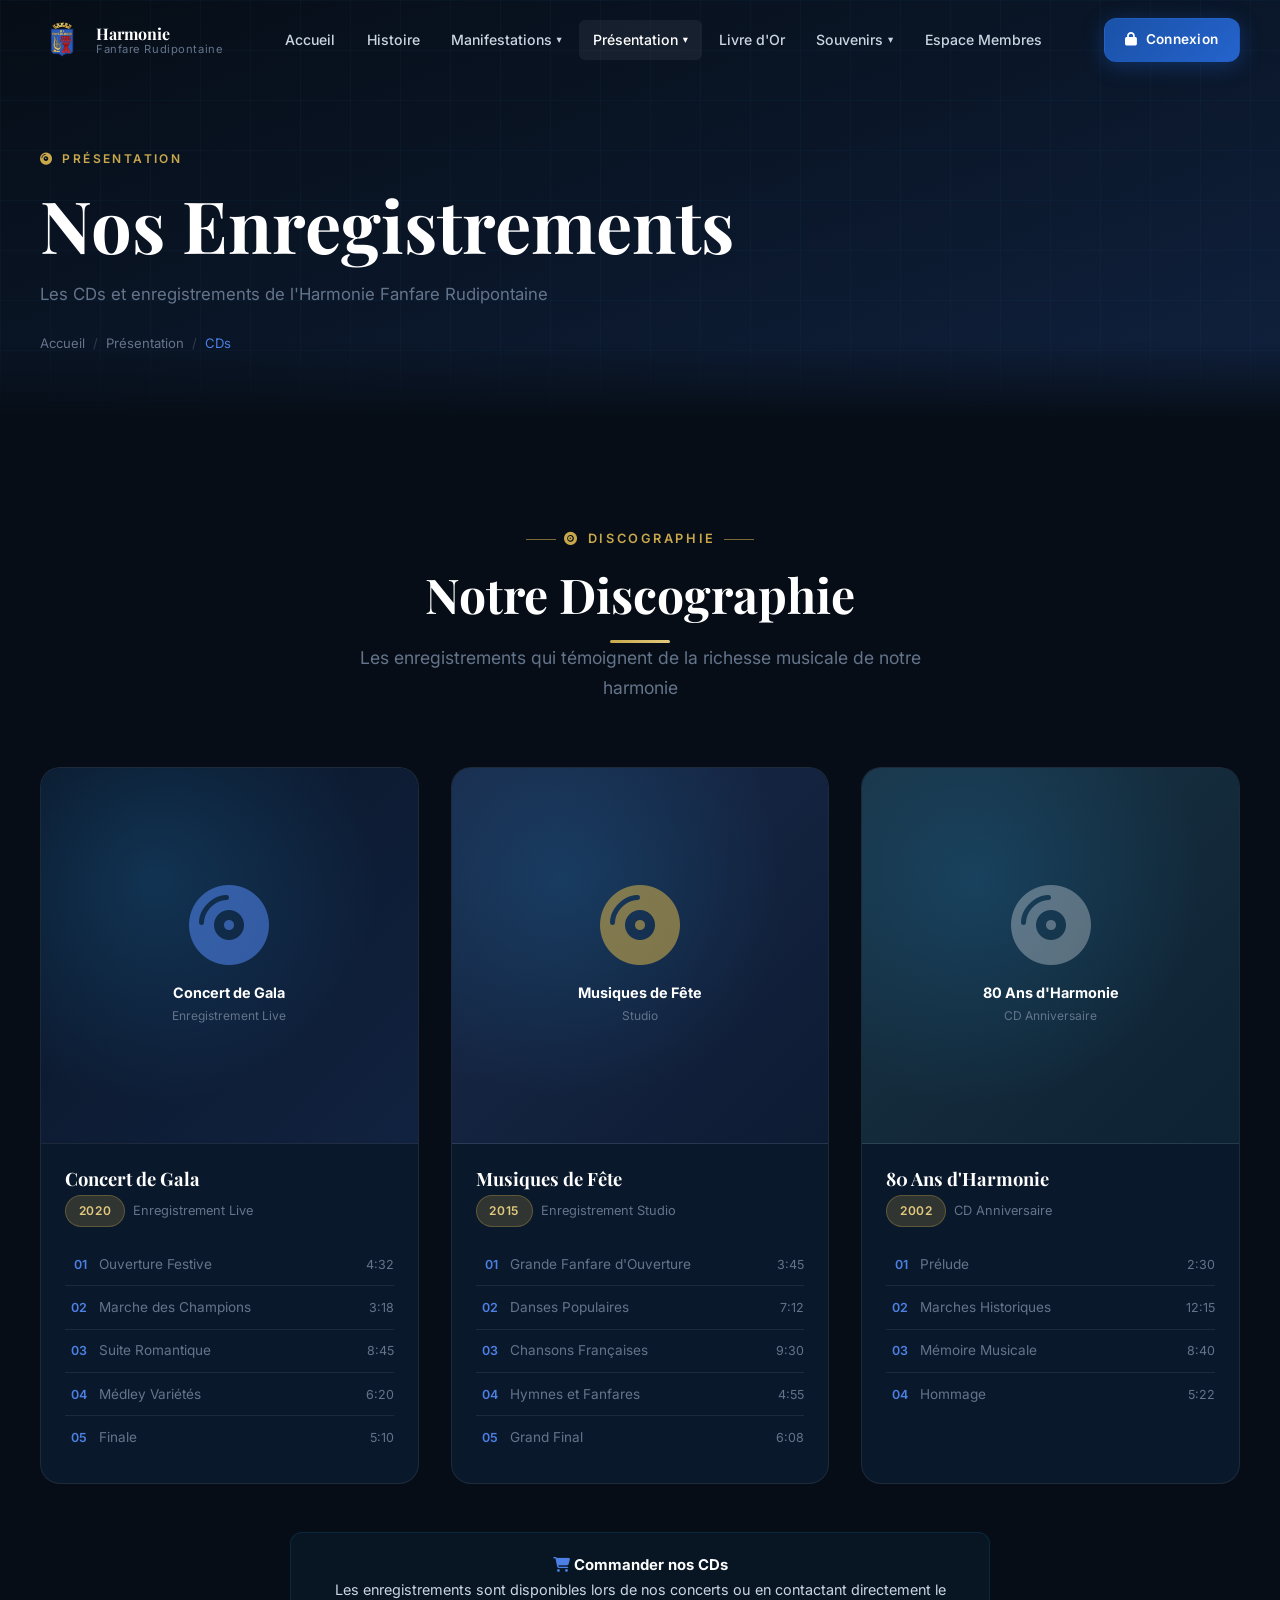
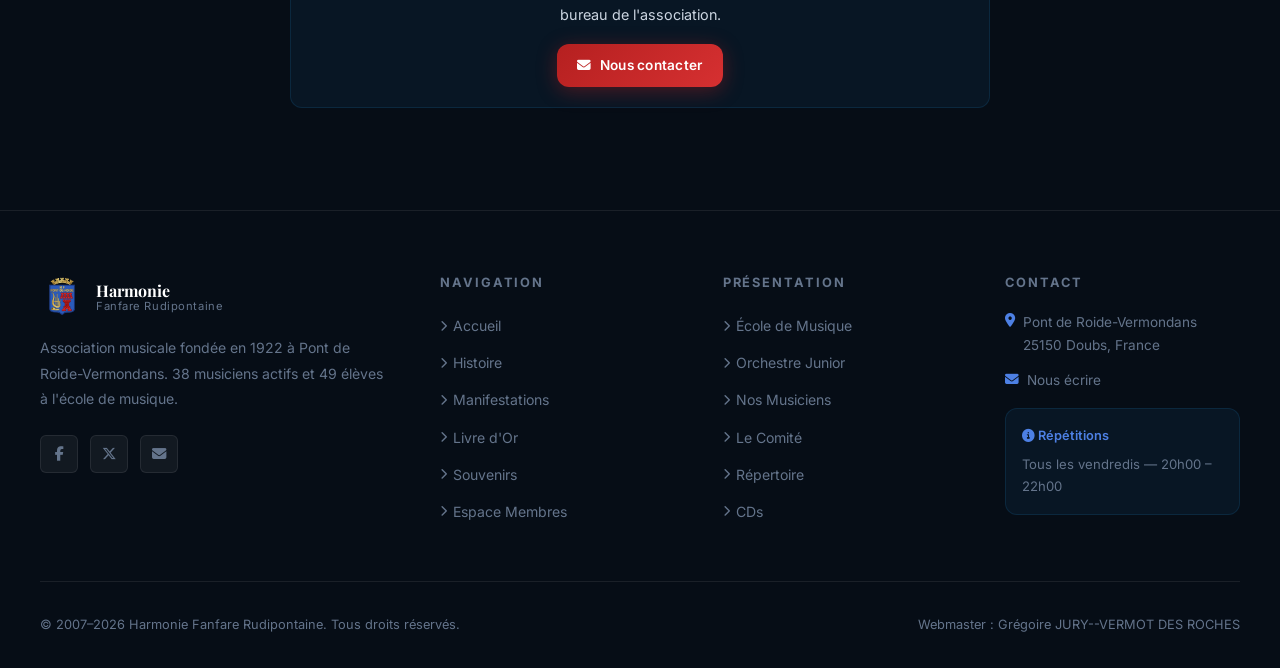
==== cds.html @ f14b7625 "Première version" ====
<!DOCTYPE html>
<html lang="fr">
<head>
  <meta charset="UTF-8">
  <meta name="viewport" content="width=device-width, initial-scale=1.0">
  <title>CDs — Harmonie Fanfare Rudipontaine</title>
  <link rel="preconnect" href="https://fonts.googleapis.com">
  <link rel="preconnect" href="https://fonts.gstatic.com" crossorigin>
  <link href="https://fonts.googleapis.com/css2?family=Inter:wght@300;400;500;600;700;800&family=Playfair+Display:ital,wght@0,700;0,800;1,700&display=swap" rel="stylesheet">
  <link rel="stylesheet" href="https://cdnjs.cloudflare.com/ajax/libs/font-awesome/6.5.0/css/all.min.css">
  <link rel="stylesheet" href="css/style.css">
  <style>
    .cd-card {
      background: var(--c-glass);
      border: 1px solid var(--c-border);
      border-radius: var(--radius-lg);
      overflow: hidden;
      transition: var(--transition);
      backdrop-filter: blur(12px);
    }
    .cd-card:hover {
      border-color: rgba(79,179,232,0.25);
      transform: translateY(-4px);
      box-shadow: var(--shadow-md);
    }
    .cd-cover {
      aspect-ratio: 1;
      background: linear-gradient(135deg, var(--c-navy), var(--c-navy-mid));
      display: flex;
      align-items: center;
      justify-content: center;
      flex-direction: column;
      gap: 1rem;
      font-size: 4rem;
      border-bottom: 1px solid var(--c-border);
      position: relative;
      overflow: hidden;
    }
    .cd-cover::before {
      content: '';
      position: absolute;
      inset: 0;
      background: radial-gradient(ellipse at 30% 30%, rgba(29,111,164,0.3), transparent 60%);
    }
    .cd-info { padding: 1.5rem; }
    .cd-track {
      display: flex;
      align-items: center;
      gap: .75rem;
      padding: .6rem 0;
      border-bottom: 1px solid var(--c-border);
      font-size: .85rem;
      color: var(--c-text-muted);
    }
    .cd-track:last-child { border-bottom: none; }
    .cd-track .num { width: 22px; text-align: right; color: var(--c-accent); font-size: .78rem; font-weight: 600; flex-shrink: 0; }
    .cd-track .title { flex: 1; }
    .cd-track .duration { color: var(--c-text-muted); font-size: .78rem; }
  </style>
</head>
<body>

<script src="js/nav-component.js"></script>

<section class="page-header">
  <div class="container">
    <div class="page-header-content">
      <div class="eyebrow"><i class="fa-solid fa-compact-disc"></i> Présentation</div>
      <h1>Nos Enregistrements</h1>
      <p style="color:var(--c-text-muted);max-width:600px;margin-top:.75rem;font-size:1.05rem">
        Les CDs et enregistrements de l'Harmonie Fanfare Rudipontaine
      </p>
      <div class="breadcrumb">
        <a href="index.html">Accueil</a>
        <span class="sep">/</span>
        <span>Présentation</span>
        <span class="sep">/</span>
        <span style="color:var(--c-accent)">CDs</span>
      </div>
    </div>
  </div>
</section>

<section class="section">
  <div class="container">
    <div class="section-header" data-aos>
      <div class="eyebrow"><i class="fa-solid fa-record-vinyl"></i> Discographie</div>
      <h2>Notre Discographie</h2>
      <div class="divider"></div>
      <p>Les enregistrements qui témoignent de la richesse musicale de notre harmonie</p>
    </div>

    <div class="grid-3" style="gap:2rem">

      <div class="cd-card" data-aos data-aos-delay="100">
        <div class="cd-cover">
          <i class="fa-solid fa-compact-disc" style="font-size:5rem;color:var(--c-accent);opacity:.6;position:relative"></i>
          <div style="position:relative;text-align:center">
            <div style="font-size:.9rem;font-weight:700;color:var(--c-white)">Concert de Gala</div>
            <div style="font-size:.75rem;color:var(--c-text-muted)">Enregistrement Live</div>
          </div>
        </div>
        <div class="cd-info">
          <h3 style="font-size:1.15rem;margin-bottom:.3rem">Concert de Gala</h3>
          <div style="display:flex;gap:.5rem;align-items:center;margin-bottom:1rem">
            <span class="badge badge-gold">2020</span>
            <span style="font-size:.8rem;color:var(--c-text-muted)">Enregistrement Live</span>
          </div>
          <div>
            <div class="cd-track"><span class="num">01</span><span class="title">Ouverture Festive</span><span class="duration">4:32</span></div>
            <div class="cd-track"><span class="num">02</span><span class="title">Marche des Champions</span><span class="duration">3:18</span></div>
            <div class="cd-track"><span class="num">03</span><span class="title">Suite Romantique</span><span class="duration">8:45</span></div>
            <div class="cd-track"><span class="num">04</span><span class="title">Médley Variétés</span><span class="duration">6:20</span></div>
            <div class="cd-track"><span class="num">05</span><span class="title">Finale</span><span class="duration">5:10</span></div>
          </div>
        </div>
      </div>

      <div class="cd-card" data-aos data-aos-delay="200">
        <div class="cd-cover" style="background:linear-gradient(135deg,#1a2a4a,#0d1b33)">
          <i class="fa-solid fa-compact-disc" style="font-size:5rem;color:var(--c-gold);opacity:.6;position:relative"></i>
          <div style="position:relative;text-align:center">
            <div style="font-size:.9rem;font-weight:700;color:var(--c-white)">Musiques de Fête</div>
            <div style="font-size:.75rem;color:var(--c-text-muted)">Studio</div>
          </div>
        </div>
        <div class="cd-info">
          <h3 style="font-size:1.15rem;margin-bottom:.3rem">Musiques de Fête</h3>
          <div style="display:flex;gap:.5rem;align-items:center;margin-bottom:1rem">
            <span class="badge badge-gold">2015</span>
            <span style="font-size:.8rem;color:var(--c-text-muted)">Enregistrement Studio</span>
          </div>
          <div>
            <div class="cd-track"><span class="num">01</span><span class="title">Grande Fanfare d'Ouverture</span><span class="duration">3:45</span></div>
            <div class="cd-track"><span class="num">02</span><span class="title">Danses Populaires</span><span class="duration">7:12</span></div>
            <div class="cd-track"><span class="num">03</span><span class="title">Chansons Françaises</span><span class="duration">9:30</span></div>
            <div class="cd-track"><span class="num">04</span><span class="title">Hymnes et Fanfares</span><span class="duration">4:55</span></div>
            <div class="cd-track"><span class="num">05</span><span class="title">Grand Final</span><span class="duration">6:08</span></div>
          </div>
        </div>
      </div>

      <div class="cd-card" data-aos data-aos-delay="300">
        <div class="cd-cover" style="background:linear-gradient(135deg,#1a3344,#0d2233)">
          <i class="fa-solid fa-compact-disc" style="font-size:5rem;color:rgba(255,255,255,.3);position:relative"></i>
          <div style="position:relative;text-align:center">
            <div style="font-size:.9rem;font-weight:700;color:var(--c-white)">80 Ans d'Harmonie</div>
            <div style="font-size:.75rem;color:var(--c-text-muted)">CD Anniversaire</div>
          </div>
        </div>
        <div class="cd-info">
          <h3 style="font-size:1.15rem;margin-bottom:.3rem">80 Ans d'Harmonie</h3>
          <div style="display:flex;gap:.5rem;align-items:center;margin-bottom:1rem">
            <span class="badge badge-gold">2002</span>
            <span style="font-size:.8rem;color:var(--c-text-muted)">CD Anniversaire</span>
          </div>
          <div>
            <div class="cd-track"><span class="num">01</span><span class="title">Prélude</span><span class="duration">2:30</span></div>
            <div class="cd-track"><span class="num">02</span><span class="title">Marches Historiques</span><span class="duration">12:15</span></div>
            <div class="cd-track"><span class="num">03</span><span class="title">Mémoire Musicale</span><span class="duration">8:40</span></div>
            <div class="cd-track"><span class="num">04</span><span class="title">Hommage</span><span class="duration">5:22</span></div>
          </div>
        </div>
      </div>

    </div>

    <div class="highlight-box" style="max-width:700px;margin:3rem auto 0;text-align:center" data-aos>
      <i class="fa-solid fa-shopping-cart" style="color:var(--c-accent)"></i>
      <strong style="color:var(--c-white)">Commander nos CDs</strong><br>
      <span style="font-size:.9rem">Les enregistrements sont disponibles lors de nos concerts
      ou en contactant directement le bureau de l'association.</span><br>
      <a href="comite.html" class="btn btn-primary btn-sm" style="margin-top:1rem">
        <i class="fa-solid fa-envelope"></i> Nous contacter
      </a>
    </div>
  </div>
</section>

<script src="js/main.js"></script>
</body>
</html>
---- css/style.css ----
/* ============================================================
   Harmonie Fanfare Rudipontaine — Design System
   ============================================================ */

/* ── Variables ── */
:root {
  --c-dark:        #060D16;
  --c-navy:        #0A1628;
  --c-navy-mid:    #112240;
  --c-navy-light:  #1E3A5F;
  --c-blue:        #1A52A8;
  --c-blue-light:  #2563CC;
  --c-accent:      #4D80E4;
  --c-gold:        #C8A84B;
  --c-gold-light:  #E2C97E;
  --c-crimson:     #B52020;
  --c-crimson-light: #D63031;
  --c-white:       #FFFFFF;
  --c-off-white:   #EEF2F7;
  --c-text:        #CBD5E1;
  --c-text-muted:  #64748B;
  --c-border:      rgba(255,255,255,0.08);
  --c-glass:       rgba(14,30,54,0.7);
  --c-glass-hover: rgba(20,45,80,0.85);

  --radius-sm:  6px;
  --radius-md:  12px;
  --radius-lg:  20px;
  --radius-xl:  32px;

  --shadow-sm:  0 2px 8px rgba(0,0,0,0.3);
  --shadow-md:  0 8px 32px rgba(0,0,0,0.4);
  --shadow-lg:  0 20px 60px rgba(0,0,0,0.5);
  --shadow-glow: 0 0 40px rgba(200,168,75,0.12);

  --transition: 0.3s cubic-bezier(0.4,0,0.2,1);
  --transition-slow: 0.6s cubic-bezier(0.4,0,0.2,1);

  --font-sans: 'Inter', system-ui, -apple-system, sans-serif;
  --font-display: 'Playfair Display', Georgia, serif;

  --nav-h: 80px;
}

/* ── Reset & Base ── */
*, *::before, *::after { box-sizing: border-box; margin: 0; padding: 0; }

html {
  scroll-behavior: smooth;
  font-size: 16px;
}

body {
  font-family: var(--font-sans);
  background: var(--c-dark);
  color: var(--c-text);
  line-height: 1.7;
  overflow-x: hidden;
}

img { max-width: 100%; display: block; }
a { color: inherit; text-decoration: none; }
ul, ol { list-style: none; }

/* ── Typography ── */
h1,h2,h3,h4,h5 {
  font-family: var(--font-display);
  color: var(--c-white);
  line-height: 1.2;
}

h1 { font-size: clamp(2.4rem, 6vw, 4.5rem); }
h2 { font-size: clamp(1.8rem, 4vw, 3rem); }
h3 { font-size: clamp(1.3rem, 3vw, 2rem); }
h4 { font-size: 1.2rem; }

p { margin-bottom: 1rem; }

.text-accent   { color: var(--c-accent); }
.text-gold     { color: var(--c-gold); }
.text-muted    { color: var(--c-text-muted); }
.text-white    { color: var(--c-white); }
.text-center   { text-align: center; }

/* ── Layout ── */
.container {
  width: 100%;
  max-width: 1280px;
  margin: 0 auto;
  padding: 0 clamp(1rem, 4vw, 2.5rem);
}

.section {
  padding: clamp(4rem, 8vw, 8rem) 0;
}

.section-sm {
  padding: clamp(2rem, 4vw, 4rem) 0;
}

.grid-2 { display: grid; grid-template-columns: repeat(2, 1fr); gap: 2rem; }
.grid-3 { display: grid; grid-template-columns: repeat(3, 1fr); gap: 2rem; }
.grid-4 { display: grid; grid-template-columns: repeat(4, 1fr); gap: 1.5rem; }

@media(max-width:1024px) { .grid-4 { grid-template-columns: repeat(2,1fr); } }
@media(max-width:768px)  {
  .grid-2, .grid-3, .grid-4 { grid-template-columns: 1fr; }
}

.flex        { display: flex; }
.flex-center { display: flex; align-items: center; justify-content: center; }
.flex-between { display: flex; align-items: center; justify-content: space-between; }
.flex-col    { flex-direction: column; }
.gap-1       { gap: 0.5rem; }
.gap-2       { gap: 1rem; }
.gap-3       { gap: 1.5rem; }
.gap-4       { gap: 2rem; }

/* ── Section Headers ── */
.section-header {
  text-align: center;
  margin-bottom: clamp(2.5rem, 5vw, 4rem);
}

.section-header .eyebrow {
  display: inline-flex;
  align-items: center;
  gap: 0.5rem;
  font-size: 0.8rem;
  font-weight: 600;
  letter-spacing: 0.2em;
  text-transform: uppercase;
  color: var(--c-gold);
  margin-bottom: 1rem;
}

.section-header .eyebrow::before,
.section-header .eyebrow::after {
  content: '';
  display: block;
  width: 30px;
  height: 1px;
  background: var(--c-gold);
  opacity: 0.6;
}

.section-header h2 { margin-bottom: 1rem; }

.section-header p {
  font-size: 1.1rem;
  color: var(--c-text-muted);
  max-width: 600px;
  margin: 0 auto;
}

/* ── Divider ── */
.divider {
  width: 60px;
  height: 3px;
  background: linear-gradient(90deg, var(--c-gold), var(--c-gold-light));
  border-radius: 2px;
  margin: 1rem auto 0;
}

/* ── Buttons ── */
.btn {
  display: inline-flex;
  align-items: center;
  gap: 0.5rem;
  padding: 0.85rem 2rem;
  border-radius: var(--radius-md);
  font-size: 0.95rem;
  font-weight: 600;
  letter-spacing: 0.02em;
  cursor: pointer;
  border: none;
  transition: var(--transition);
  font-family: var(--font-sans);
  white-space: nowrap;
}

.btn-primary {
  background: linear-gradient(135deg, var(--c-crimson), var(--c-crimson-light));
  color: var(--c-white);
  box-shadow: 0 4px 20px rgba(181,32,32,0.4);
}
.btn-primary:hover {
  transform: translateY(-2px);
  box-shadow: 0 8px 30px rgba(181,32,32,0.6);
  background: linear-gradient(135deg, var(--c-crimson-light), #e84040);
}

.btn-outline {
  background: transparent;
  color: var(--c-white);
  border: 1.5px solid rgba(255,255,255,0.3);
  backdrop-filter: blur(8px);
}
.btn-outline:hover {
  background: rgba(255,255,255,0.08);
  border-color: var(--c-accent);
  color: var(--c-accent);
  transform: translateY(-2px);
}

.btn-gold {
  background: linear-gradient(135deg, var(--c-gold), var(--c-gold-light));
  color: var(--c-dark);
  font-weight: 700;
  box-shadow: 0 4px 20px rgba(200,168,75,0.3);
}
.btn-gold:hover {
  transform: translateY(-2px);
  box-shadow: 0 8px 30px rgba(200,168,75,0.5);
}

.btn-blue {
  background: linear-gradient(135deg, var(--c-blue), var(--c-blue-light));
  color: var(--c-white);
  box-shadow: 0 4px 20px rgba(26,82,168,0.45);
  border: 1px solid rgba(37,99,204,0.4);
}
.btn-blue:hover {
  transform: translateY(-2px);
  box-shadow: 0 8px 30px rgba(26,82,168,0.65);
  background: linear-gradient(135deg, var(--c-blue-light), #3b7aee);
}

.btn-sm { padding: 0.6rem 1.3rem; font-size: 0.85rem; }
.btn-lg { padding: 1.1rem 2.5rem; font-size: 1.05rem; }

/* ── Cards ── */
.card {
  background: var(--c-glass);
  border: 1px solid var(--c-border);
  border-radius: var(--radius-lg);
  padding: 2rem;
  transition: var(--transition);
  backdrop-filter: blur(12px);
}

.card:hover {
  background: var(--c-glass-hover);
  border-color: rgba(200,168,75,0.2);
  transform: translateY(-4px);
  box-shadow: var(--shadow-md), var(--shadow-glow);
}

.card-icon {
  width: 56px;
  height: 56px;
  border-radius: var(--radius-md);
  background: linear-gradient(135deg, var(--c-blue), var(--c-blue-light));
  display: flex;
  align-items: center;
  justify-content: center;
  font-size: 1.5rem;
  margin-bottom: 1.5rem;
  flex-shrink: 0;
}

/* ── Tags / Badges ── */
.badge {
  display: inline-flex;
  align-items: center;
  gap: 0.3rem;
  padding: 0.3rem 0.8rem;
  border-radius: 100px;
  font-size: 0.75rem;
  font-weight: 600;
  letter-spacing: 0.05em;
}

.badge-blue  { background: rgba(26,82,168,0.25); color: var(--c-accent); border: 1px solid rgba(77,128,228,0.25); }
.badge-gold  { background: rgba(200,168,75,0.2); color: var(--c-gold-light); border: 1px solid rgba(200,168,75,0.3); }
.badge-green { background: rgba(34,197,94,0.15); color: #4ade80; border: 1px solid rgba(34,197,94,0.2); }
.badge-red   { background: rgba(181,32,32,0.2); color: #e87e7e; border: 1px solid rgba(181,32,32,0.3); }

/* ── Navigation ── */
.navbar {
  position: fixed;
  top: 0;
  left: 0;
  right: 0;
  z-index: 1000;
  height: var(--nav-h);
  display: flex;
  align-items: center;
  transition: var(--transition);
}

.navbar.scrolled {
  background: rgba(6,13,22,0.95);
  backdrop-filter: blur(20px);
  border-bottom: 1px solid var(--c-border);
  box-shadow: var(--shadow-md);
}

.nav-inner {
  display: flex;
  align-items: center;
  justify-content: space-between;
  width: 100%;
}

.nav-logo {
  display: flex;
  align-items: center;
  gap: 0.75rem;
}

.nav-logo-icon {
  width: 44px;
  height: 44px;
  background: linear-gradient(135deg, var(--c-blue), var(--c-accent));
  border-radius: var(--radius-md);
  display: flex;
  align-items: center;
  justify-content: center;
  font-size: 1.3rem;
  flex-shrink: 0;
}

.nav-logo-text {
  display: flex;
  flex-direction: column;
  line-height: 1.1;
}

.nav-logo-text .name {
  font-family: var(--font-display);
  font-size: 1rem;
  font-weight: 700;
  color: var(--c-white);
}

.nav-logo-text .sub {
  font-size: 0.7rem;
  color: var(--c-text-muted);
  letter-spacing: 0.05em;
}

.nav-menu {
  display: flex;
  align-items: center;
  gap: 0.25rem;
}

.nav-item {
  position: relative;
}

.nav-link {
  display: flex;
  align-items: center;
  gap: 0.3rem;
  padding: 0.5rem 0.85rem;
  border-radius: var(--radius-sm);
  font-size: 0.88rem;
  font-weight: 500;
  color: var(--c-text);
  transition: var(--transition);
  cursor: pointer;
}

.nav-link:hover,
.nav-link.active {
  color: var(--c-white);
  background: rgba(255,255,255,0.06);
}

.nav-link .arrow {
  font-size: 0.65rem;
  transition: transform var(--transition);
}

.nav-item:hover .arrow { transform: rotate(180deg); }

/* Dropdown */
.nav-dropdown {
  position: absolute;
  /* top: 100% sans gap — le padding-top crée l'espace visuel
     tout en gardant la zone de survol continue (pas de "trou") */
  top: 100%;
  left: 50%;
  transform: translateX(-50%) translateY(-8px);
  min-width: 220px;
  background: rgba(10,22,40,0.97);
  backdrop-filter: blur(20px);
  border: 1px solid var(--c-border);
  border-radius: var(--radius-md);
  /* padding-top : espace visuel entre navbar et dropdown */
  padding: 0.5rem;
  padding-top: 0.75rem;
  opacity: 0;
  pointer-events: none;
  /* Délai de 200ms à la disparition pour laisser le temps
     de déplacer la souris de la navbar vers le menu */
  transition: opacity 0.25s ease 0.18s, transform 0.25s ease 0.18s;
  box-shadow: var(--shadow-lg);
}

.nav-item:hover .nav-dropdown {
  opacity: 1;
  pointer-events: auto;
  transform: translateX(-50%) translateY(0);
  /* Apparition immédiate, pas de délai */
  transition-delay: 0s;
}

.nav-dropdown a {
  display: flex;
  align-items: center;
  gap: 0.6rem;
  padding: 0.6rem 0.9rem;
  border-radius: var(--radius-sm);
  font-size: 0.87rem;
  color: var(--c-text);
  transition: var(--transition);
}

.nav-dropdown a:hover {
  background: rgba(200,168,75,0.1);
  color: var(--c-gold);
}

.nav-dropdown a i { width: 18px; text-align: center; color: var(--c-gold); font-size: 0.8rem; }

.nav-actions {
  display: flex;
  align-items: center;
  gap: 0.75rem;
}

.nav-burger {
  display: none;
  flex-direction: column;
  gap: 5px;
  cursor: pointer;
  padding: 0.5rem;
  border-radius: var(--radius-sm);
  transition: var(--transition);
}

.nav-burger span {
  display: block;
  width: 24px;
  height: 2px;
  background: var(--c-white);
  border-radius: 2px;
  transition: var(--transition);
}

.nav-burger.open span:nth-child(1) { transform: rotate(45deg) translate(5px,5px); }
.nav-burger.open span:nth-child(2) { opacity: 0; transform: scaleX(0); }
.nav-burger.open span:nth-child(3) { transform: rotate(-45deg) translate(5px,-5px); }

/* Mobile nav */
.mobile-nav {
  position: fixed;
  inset: 0;
  z-index: 999;
  background: rgba(6,13,22,0.98);
  backdrop-filter: blur(20px);
  display: flex;
  flex-direction: column;
  align-items: center;
  justify-content: center;
  gap: 0.5rem;
  transform: translateX(100%);
  transition: var(--transition-slow);
}

.mobile-nav.open { transform: translateX(0); }

.mobile-nav a {
  font-size: 1.4rem;
  font-family: var(--font-display);
  color: var(--c-text);
  padding: 0.75rem 2rem;
  border-radius: var(--radius-md);
  transition: var(--transition);
  text-align: center;
}

.mobile-nav a:hover { color: var(--c-gold); background: rgba(200,168,75,0.08); }

.mobile-nav-sub {
  display: flex;
  flex-direction: column;
  align-items: center;
  gap: 0.25rem;
  padding-left: 1.5rem;
}

.mobile-nav-sub a {
  font-size: 1rem;
  font-family: var(--font-sans);
  color: var(--c-text-muted);
}

/* ── Hero ── */
.hero {
  position: relative;
  min-height: 100vh;
  display: flex;
  align-items: center;
  overflow: hidden;
}

.hero-bg {
  position: absolute;
  inset: 0;
  background:
    radial-gradient(ellipse 80% 60% at 60% 40%, rgba(29,111,164,0.18) 0%, transparent 70%),
    radial-gradient(ellipse 50% 50% at 20% 80%, rgba(10,22,40,0.9) 0%, transparent 60%),
    linear-gradient(160deg, #060D16 0%, #0A1628 40%, #112240 70%, #0A1628 100%);
}

.hero-particles {
  position: absolute;
  inset: 0;
  overflow: hidden;
}

.hero-particle {
  position: absolute;
  width: 2px;
  height: 2px;
  background: var(--c-accent);
  border-radius: 50%;
  animation: float-particle linear infinite;
  opacity: 0;
}

@keyframes float-particle {
  0%   { opacity:0; transform:translateY(0) scale(0); }
  10%  { opacity:0.8; transform:translateY(-20px) scale(1); }
  90%  { opacity:0.3; }
  100% { opacity:0; transform:translateY(-80vh) scale(0.5); }
}

.hero-grid {
  position: absolute;
  inset: 0;
  background-image:
    linear-gradient(rgba(29,111,164,0.05) 1px, transparent 1px),
    linear-gradient(90deg, rgba(29,111,164,0.05) 1px, transparent 1px);
  background-size: 60px 60px;
  mask-image: radial-gradient(ellipse 70% 80% at 50% 50%, black, transparent);
}

.hero-content {
  position: relative;
  z-index: 1;
  max-width: 750px;
}

.hero-eyebrow {
  display: inline-flex;
  align-items: center;
  gap: 0.75rem;
  font-size: 0.8rem;
  font-weight: 600;
  letter-spacing: 0.25em;
  text-transform: uppercase;
  color: var(--c-gold);
  margin-bottom: 1.5rem;
  padding: 0.5rem 1rem;
  background: rgba(200,168,75,0.08);
  border: 1px solid rgba(200,168,75,0.3);
  border-radius: 100px;
}

.hero h1 {
  margin-bottom: 1.5rem;
}

.hero h1 .highlight {
  background: linear-gradient(135deg, var(--c-gold), var(--c-gold-light));
  -webkit-background-clip: text;
  -webkit-text-fill-color: transparent;
  background-clip: text;
}

.hero p {
  font-size: clamp(1rem, 2vw, 1.2rem);
  color: var(--c-text);
  margin-bottom: 2.5rem;
  max-width: 560px;
  line-height: 1.8;
}

.hero-actions { display: flex; gap: 1rem; flex-wrap: wrap; }

.hero-stats {
  display: flex;
  gap: 3rem;
  margin-top: 4rem;
  padding-top: 2rem;
  border-top: 1px solid var(--c-border);
  flex-wrap: wrap;
}

.hero-stat .num {
  display: block;
  font-family: var(--font-display);
  font-size: 2.5rem;
  font-weight: 700;
  color: var(--c-white);
  line-height: 1;
  margin-bottom: 0.25rem;
}

.hero-stat .num span { color: var(--c-gold); }

.hero-stat .label {
  font-size: 0.8rem;
  color: var(--c-text-muted);
  text-transform: uppercase;
  letter-spacing: 0.1em;
}

.hero-visual {
  position: absolute;
  right: 0;
  top: 0;
  bottom: 0;
  width: 45%;
  pointer-events: none;
}

.hero-visual-inner {
  position: absolute;
  inset: 0;
  display: flex;
  align-items: center;
  justify-content: center;
}

.music-notes-anim {
  position: absolute;
  inset: 0;
}

.music-note {
  position: absolute;
  font-size: 2rem;
  color: var(--c-accent);
  opacity: 0;
  animation: floatNote ease-in-out infinite;
}

@keyframes floatNote {
  0%   { opacity:0; transform:translateY(40px) rotate(-15deg) scale(0.8); }
  20%  { opacity:0.6; }
  80%  { opacity:0.3; }
  100% { opacity:0; transform:translateY(-100px) rotate(15deg) scale(1.2); }
}

/* ── Page Header (inner pages) ── */
.page-header {
  position: relative;
  padding: calc(var(--nav-h) + 4rem) 0 4rem;
  background: linear-gradient(160deg, var(--c-dark) 0%, var(--c-navy) 50%, var(--c-navy-mid) 100%);
  overflow: hidden;
}

.page-header::before {
  content: '';
  position: absolute;
  inset: 0;
  background-image:
    linear-gradient(rgba(29,111,164,0.06) 1px, transparent 1px),
    linear-gradient(90deg, rgba(29,111,164,0.06) 1px, transparent 1px);
  background-size: 50px 50px;
}

.page-header::after {
  content: '';
  position: absolute;
  bottom: -2px;
  left: 0;
  right: 0;
  height: 80px;
  background: linear-gradient(to top, var(--c-dark), transparent);
}

.page-header-content {
  position: relative;
  z-index: 1;
}

.page-header .eyebrow {
  display: inline-flex;
  align-items: center;
  gap: 0.5rem;
  font-size: 0.75rem;
  font-weight: 600;
  letter-spacing: 0.2em;
  text-transform: uppercase;
  color: var(--c-gold);
  margin-bottom: 0.75rem;
}

.page-header .breadcrumb {
  display: flex;
  align-items: center;
  gap: 0.5rem;
  font-size: 0.82rem;
  color: var(--c-text-muted);
  margin-top: 1.5rem;
}

.page-header .breadcrumb a:hover { color: var(--c-gold); }
.page-header .breadcrumb .sep { opacity: 0.4; }

/* ── Event Cards ── */
.event-card {
  display: flex;
  gap: 1.5rem;
  background: var(--c-glass);
  border: 1px solid var(--c-border);
  border-radius: var(--radius-lg);
  padding: 1.5rem;
  transition: var(--transition);
  backdrop-filter: blur(12px);
}

.event-card:hover {
  border-color: rgba(200,168,75,0.3);
  transform: translateX(4px);
  box-shadow: var(--shadow-md);
}

.event-date-box {
  flex-shrink: 0;
  width: 72px;
  height: 80px;
  background: linear-gradient(135deg, var(--c-crimson), var(--c-crimson-light));
  border-radius: var(--radius-md);
  display: flex;
  flex-direction: column;
  align-items: center;
  justify-content: center;
  box-shadow: 0 4px 16px rgba(181,32,32,0.35);
}

.event-date-box .day {
  font-size: 1.8rem;
  font-weight: 800;
  color: var(--c-white);
  line-height: 1;
  font-family: var(--font-display);
}

.event-date-box .month {
  font-size: 0.7rem;
  font-weight: 600;
  text-transform: uppercase;
  letter-spacing: 0.1em;
  color: rgba(255,255,255,0.75);
}

.event-info { flex: 1; }
.event-info h3 { font-size: 1.1rem; margin-bottom: 0.4rem; }
.event-info .event-meta {
  display: flex;
  flex-wrap: wrap;
  gap: 0.75rem;
  font-size: 0.82rem;
  color: var(--c-text-muted);
  margin-bottom: 0.5rem;
}
.event-info .event-meta span {
  display: flex;
  align-items: center;
  gap: 0.3rem;
}

/* ── Timeline (Histoire) ── */
.timeline {
  position: relative;
  padding-left: 2.5rem;
}

.timeline::before {
  content: '';
  position: absolute;
  left: 0.75rem;
  top: 0;
  bottom: 0;
  width: 2px;
  background: linear-gradient(to bottom, var(--c-gold), transparent);
}

.timeline-item {
  position: relative;
  margin-bottom: 3rem;
}

.timeline-item::before {
  content: '';
  position: absolute;
  left: -2.15rem;
  top: 0.35rem;
  width: 14px;
  height: 14px;
  border-radius: 50%;
  background: var(--c-gold);
  border: 3px solid var(--c-dark);
  box-shadow: 0 0 0 3px rgba(200,168,75,0.35);
}

.timeline-item .year {
  display: inline-block;
  font-size: 0.75rem;
  font-weight: 700;
  letter-spacing: 0.1em;
  color: var(--c-gold);
  background: rgba(200,168,75,0.1);
  border: 1px solid rgba(200,168,75,0.3);
  padding: 0.2rem 0.6rem;
  border-radius: 100px;
  margin-bottom: 0.5rem;
}

.timeline-item h3 { font-size: 1.15rem; margin-bottom: 0.5rem; }
.timeline-item p { color: var(--c-text-muted); font-size: 0.93rem; margin: 0; }

/* ── Stats Block ── */
.stats-grid {
  display: grid;
  grid-template-columns: repeat(4, 1fr);
  gap: 1.5rem;
}

@media(max-width:768px) { .stats-grid { grid-template-columns: repeat(2,1fr); } }
@media(max-width:480px) { .stats-grid { grid-template-columns: 1fr; } }

.stat-card {
  text-align: center;
  padding: 2rem 1.5rem;
  background: var(--c-glass);
  border: 1px solid var(--c-border);
  border-radius: var(--radius-lg);
  backdrop-filter: blur(12px);
  transition: var(--transition);
}

.stat-card:hover { border-color: rgba(79,179,232,0.2); transform: translateY(-3px); }

.stat-card .num {
  font-family: var(--font-display);
  font-size: 3rem;
  font-weight: 700;
  color: var(--c-white);
  line-height: 1;
  margin-bottom: 0.5rem;
  background: linear-gradient(135deg, var(--c-gold-light), var(--c-white));
  -webkit-background-clip: text;
  -webkit-text-fill-color: transparent;
  background-clip: text;
}

.stat-card .label {
  font-size: 0.82rem;
  color: var(--c-text-muted);
  text-transform: uppercase;
  letter-spacing: 0.1em;
}

/* ── Gallery ── */
.gallery-grid {
  display: grid;
  grid-template-columns: repeat(auto-fill, minmax(280px, 1fr));
  gap: 1rem;
}

.gallery-item {
  position: relative;
  aspect-ratio: 4/3;
  border-radius: var(--radius-md);
  overflow: hidden;
  cursor: pointer;
  background: var(--c-navy-mid);
}

.gallery-item-placeholder {
  width: 100%;
  height: 100%;
  display: flex;
  flex-direction: column;
  align-items: center;
  justify-content: center;
  gap: 0.75rem;
  background: linear-gradient(135deg, var(--c-navy), var(--c-navy-mid));
  transition: var(--transition);
  border: 1px solid var(--c-border);
}

.gallery-item:hover .gallery-item-placeholder {
  border-color: rgba(79,179,232,0.3);
}

.gallery-item-placeholder i { font-size: 2.5rem; color: var(--c-blue-light); opacity: 0.5; }
.gallery-item-placeholder span { font-size: 0.82rem; color: var(--c-text-muted); }

.gallery-overlay {
  position: absolute;
  inset: 0;
  background: rgba(6,13,22,0.8);
  display: flex;
  align-items: center;
  justify-content: center;
  opacity: 0;
  transition: var(--transition);
  backdrop-filter: blur(4px);
}

.gallery-item:hover .gallery-overlay { opacity: 1; }

/* ── Forms ── */
.form-group {
  margin-bottom: 1.5rem;
}

.form-label {
  display: block;
  font-size: 0.85rem;
  font-weight: 500;
  color: var(--c-text);
  margin-bottom: 0.5rem;
}

.form-control {
  width: 100%;
  padding: 0.85rem 1.1rem;
  background: rgba(255,255,255,0.04);
  border: 1px solid var(--c-border);
  border-radius: var(--radius-md);
  color: var(--c-white);
  font-size: 0.95rem;
  font-family: var(--font-sans);
  transition: var(--transition);
  outline: none;
}

.form-control::placeholder { color: var(--c-text-muted); }
.form-control:focus {
  border-color: var(--c-blue-light);
  background: rgba(29,111,164,0.08);
  box-shadow: 0 0 0 3px rgba(29,111,164,0.15);
}

textarea.form-control { resize: vertical; min-height: 130px; }

/* ── Guestbook ── */
.guestbook-entry {
  background: var(--c-glass);
  border: 1px solid var(--c-border);
  border-radius: var(--radius-lg);
  padding: 1.75rem;
  margin-bottom: 1.5rem;
  transition: var(--transition);
}

.guestbook-entry:hover { border-color: rgba(79,179,232,0.15); }

.guestbook-entry-header {
  display: flex;
  align-items: center;
  gap: 1rem;
  margin-bottom: 1rem;
}

.avatar {
  width: 44px;
  height: 44px;
  border-radius: 50%;
  background: linear-gradient(135deg, var(--c-blue), var(--c-blue-light));
  display: flex;
  align-items: center;
  justify-content: center;
  font-size: 1.1rem;
  font-weight: 700;
  color: var(--c-white);
  flex-shrink: 0;
}

.guestbook-entry-meta .author { font-weight: 600; color: var(--c-white); }
.guestbook-entry-meta .date { font-size: 0.8rem; color: var(--c-text-muted); }

/* ── Accordion (Répertoire) ── */
.accordion-item {
  border: 1px solid var(--c-border);
  border-radius: var(--radius-md);
  margin-bottom: 0.75rem;
  overflow: hidden;
  transition: var(--transition);
}

.accordion-item.open { border-color: rgba(29,111,164,0.3); }

.accordion-trigger {
  width: 100%;
  display: flex;
  align-items: center;
  justify-content: space-between;
  padding: 1.25rem 1.5rem;
  background: var(--c-glass);
  border: none;
  color: var(--c-white);
  font-size: 1rem;
  font-weight: 600;
  font-family: var(--font-sans);
  cursor: pointer;
  transition: var(--transition);
  text-align: left;
}

.accordion-trigger:hover { background: var(--c-glass-hover); }
.accordion-trigger .icon { transition: transform var(--transition); font-size: 0.85rem; color: var(--c-gold); }
.accordion-item.open .accordion-trigger .icon { transform: rotate(180deg); }

.accordion-body {
  max-height: 0;
  overflow: hidden;
  transition: max-height 0.4s ease;
  background: rgba(6,13,22,0.5);
}

.accordion-body-inner {
  padding: 1.25rem 1.5rem;
  color: var(--c-text-muted);
  font-size: 0.93rem;
  line-height: 1.8;
}

.accordion-body-inner ul { padding-left: 1.25rem; }
.accordion-body-inner li { margin-bottom: 0.4rem; list-style: disc; }

/* ── Members Login ── */
.login-card {
  max-width: 480px;
  margin: 0 auto;
  background: var(--c-glass);
  border: 1px solid var(--c-border);
  border-radius: var(--radius-xl);
  padding: 3rem;
  backdrop-filter: blur(16px);
}

/* ── Footer ── */
footer {
  background: var(--c-dark);
  border-top: 1px solid var(--c-border);
  padding: 4rem 0 2rem;
}

.footer-grid {
  display: grid;
  grid-template-columns: 1.5fr 1fr 1fr 1fr;
  gap: 3rem;
  margin-bottom: 3rem;
}

@media(max-width:1024px) { .footer-grid { grid-template-columns: 1fr 1fr; } }
@media(max-width:768px)  { .footer-grid { grid-template-columns: 1fr; } }

.footer-brand .desc {
  font-size: 0.88rem;
  color: var(--c-text-muted);
  line-height: 1.8;
  margin: 1rem 0 1.5rem;
}

.footer-social {
  display: flex;
  gap: 0.75rem;
}

.social-btn {
  width: 38px;
  height: 38px;
  border-radius: var(--radius-sm);
  background: rgba(255,255,255,0.05);
  border: 1px solid var(--c-border);
  display: flex;
  align-items: center;
  justify-content: center;
  color: var(--c-text-muted);
  font-size: 0.9rem;
  transition: var(--transition);
}

.social-btn:hover {
  background: var(--c-blue);
  border-color: var(--c-blue);
  color: var(--c-white);
  transform: translateY(-2px);
}

.footer-col h4 {
  font-family: var(--font-sans);
  font-size: 0.8rem;
  font-weight: 700;
  letter-spacing: 0.15em;
  text-transform: uppercase;
  color: var(--c-text-muted);
  margin-bottom: 1.25rem;
}

.footer-col ul li { margin-bottom: 0.6rem; }
.footer-col ul a {
  font-size: 0.88rem;
  color: var(--c-text-muted);
  transition: var(--transition);
  display: inline-flex;
  align-items: center;
  gap: 0.4rem;
}
.footer-col ul a:hover { color: var(--c-gold); transform: translateX(4px); }

.footer-bottom {
  padding-top: 2rem;
  border-top: 1px solid var(--c-border);
  display: flex;
  align-items: center;
  justify-content: space-between;
  flex-wrap: wrap;
  gap: 1rem;
  font-size: 0.8rem;
  color: var(--c-text-muted);
}

.footer-bottom a { transition: var(--transition); }
.footer-bottom a:hover { color: var(--c-gold); }

/* ── Scroll Top ── */
.scroll-top {
  position: fixed;
  bottom: 2rem;
  right: 2rem;
  z-index: 900;
  width: 44px;
  height: 44px;
  border-radius: 50%;
  background: linear-gradient(135deg, var(--c-gold), var(--c-gold-light));
  border: none;
  color: var(--c-dark);
  font-size: 1rem;
  cursor: pointer;
  display: flex;
  align-items: center;
  justify-content: center;
  box-shadow: 0 4px 20px rgba(200,168,75,0.45);
  opacity: 0;
  transform: translateY(20px);
  transition: var(--transition);
  pointer-events: none;
}

.scroll-top.visible { opacity: 1; transform: translateY(0); pointer-events: auto; }
.scroll-top:hover { transform: translateY(-3px); box-shadow: 0 8px 30px rgba(200,168,75,0.6); }

/* ── Animations ── */
[data-aos] {
  opacity: 0;
  transform: translateY(30px);
  transition: opacity 0.7s ease, transform 0.7s ease;
}

[data-aos].aos-animate {
  opacity: 1;
  transform: translateY(0);
}

[data-aos="fade-right"] { transform: translateX(-30px); }
[data-aos="fade-right"].aos-animate { transform: translateX(0); }

[data-aos="fade-left"] { transform: translateX(30px); }
[data-aos="fade-left"].aos-animate { transform: translateX(0); }

[data-aos="zoom-in"] { transform: scale(0.9); }
[data-aos="zoom-in"].aos-animate { transform: scale(1); }

/* ── Utilities ── */
.mt-1 { margin-top: 0.5rem; }
.mt-2 { margin-top: 1rem; }
.mt-3 { margin-top: 1.5rem; }
.mt-4 { margin-top: 2rem; }
.mb-1 { margin-bottom: 0.5rem; }
.mb-2 { margin-bottom: 1rem; }
.mb-3 { margin-bottom: 1.5rem; }
.mb-4 { margin-bottom: 2rem; }
.py-2 { padding: 1rem 0; }

.separator {
  border: none;
  border-top: 1px solid var(--c-border);
  margin: 2.5rem 0;
}

.highlight-box {
  background: rgba(29,111,164,0.1);
  border: 1px solid rgba(29,111,164,0.2);
  border-radius: var(--radius-md);
  padding: 1.25rem 1.5rem;
  font-size: 0.93rem;
  color: var(--c-text);
}

/* ── Responsive Nav ── */
@media(max-width:1024px) {
  .nav-menu, .nav-actions .btn { display: none; }
  .nav-burger { display: flex; }
}

@media(max-width:768px) {
  :root { --nav-h: 70px; }
  .hero-visual { display: none; }
  .hero-stats { gap: 2rem; }
}

/* ── Petits téléphones (≤ 480px) ── */
@media(max-width:480px) {
  /* Boutons */
  .btn { white-space: normal; }
  .btn-lg { padding: 0.9rem 1.5rem; font-size: 0.95rem; }
  .hero-actions { flex-direction: column; }
  .hero-actions .btn { width: 100%; justify-content: center; }

  /* Hero eyebrow — permettre retour à la ligne + espacement réduit */
  .hero-eyebrow { flex-wrap: wrap; letter-spacing: 0.1em; padding: 0.4rem 0.75rem; font-size: 0.72rem; }

  /* Eyebrow sections — lignes décoratives plus courtes */
  .section-header .eyebrow::before,
  .section-header .eyebrow::after { width: 16px; }

  /* Stats hero */
  .hero-stats { gap: 1.25rem; }
  .hero-stat .num { font-size: 2rem; }
  .hero-stat .label { font-size: 0.72rem; }

  /* Cards événements — empilement vertical */
  .event-card { flex-direction: column; gap: 0.75rem; }
  .event-date-box {
    width: 100%;
    height: 48px;
    flex-direction: row;
    gap: 0.5rem;
    border-radius: var(--radius-sm);
    justify-content: center;
  }
  .event-date-box .day { font-size: 1.3rem; }

  /* Cartes stats */
  .stat-card { padding: 1.25rem 1rem; }
  .stat-card .num { font-size: 2.2rem; }

  /* Timeline */
  .timeline { padding-left: 1.75rem; }

  /* Galerie : 1 colonne */
  .gallery-grid { grid-template-columns: 1fr; }

  /* Carte login */
  .login-card { padding: 2rem 1.25rem; }

  /* Boutons réseaux sociaux : cible tactile ≥ 44px */
  .social-btn { width: 44px; height: 44px; font-size: 1rem; }

  /* Page header */
  .page-header { padding: calc(var(--nav-h) + 2.5rem) 0 2rem; }

  /* Sections : padding réduit */
  .section { padding: clamp(2.5rem, 6vw, 4rem) 0; }

  /* Accordion — texte du titre ne déborde pas */
  .accordion-trigger { padding: 1rem 1.25rem; font-size: 0.9rem; }

  /* Guestbook avatar + header */
  .guestbook-entry { padding: 1.25rem; }
  .guestbook-entry-header { gap: 0.75rem; }
  .avatar { width: 38px; height: 38px; font-size: 0.9rem; }
}
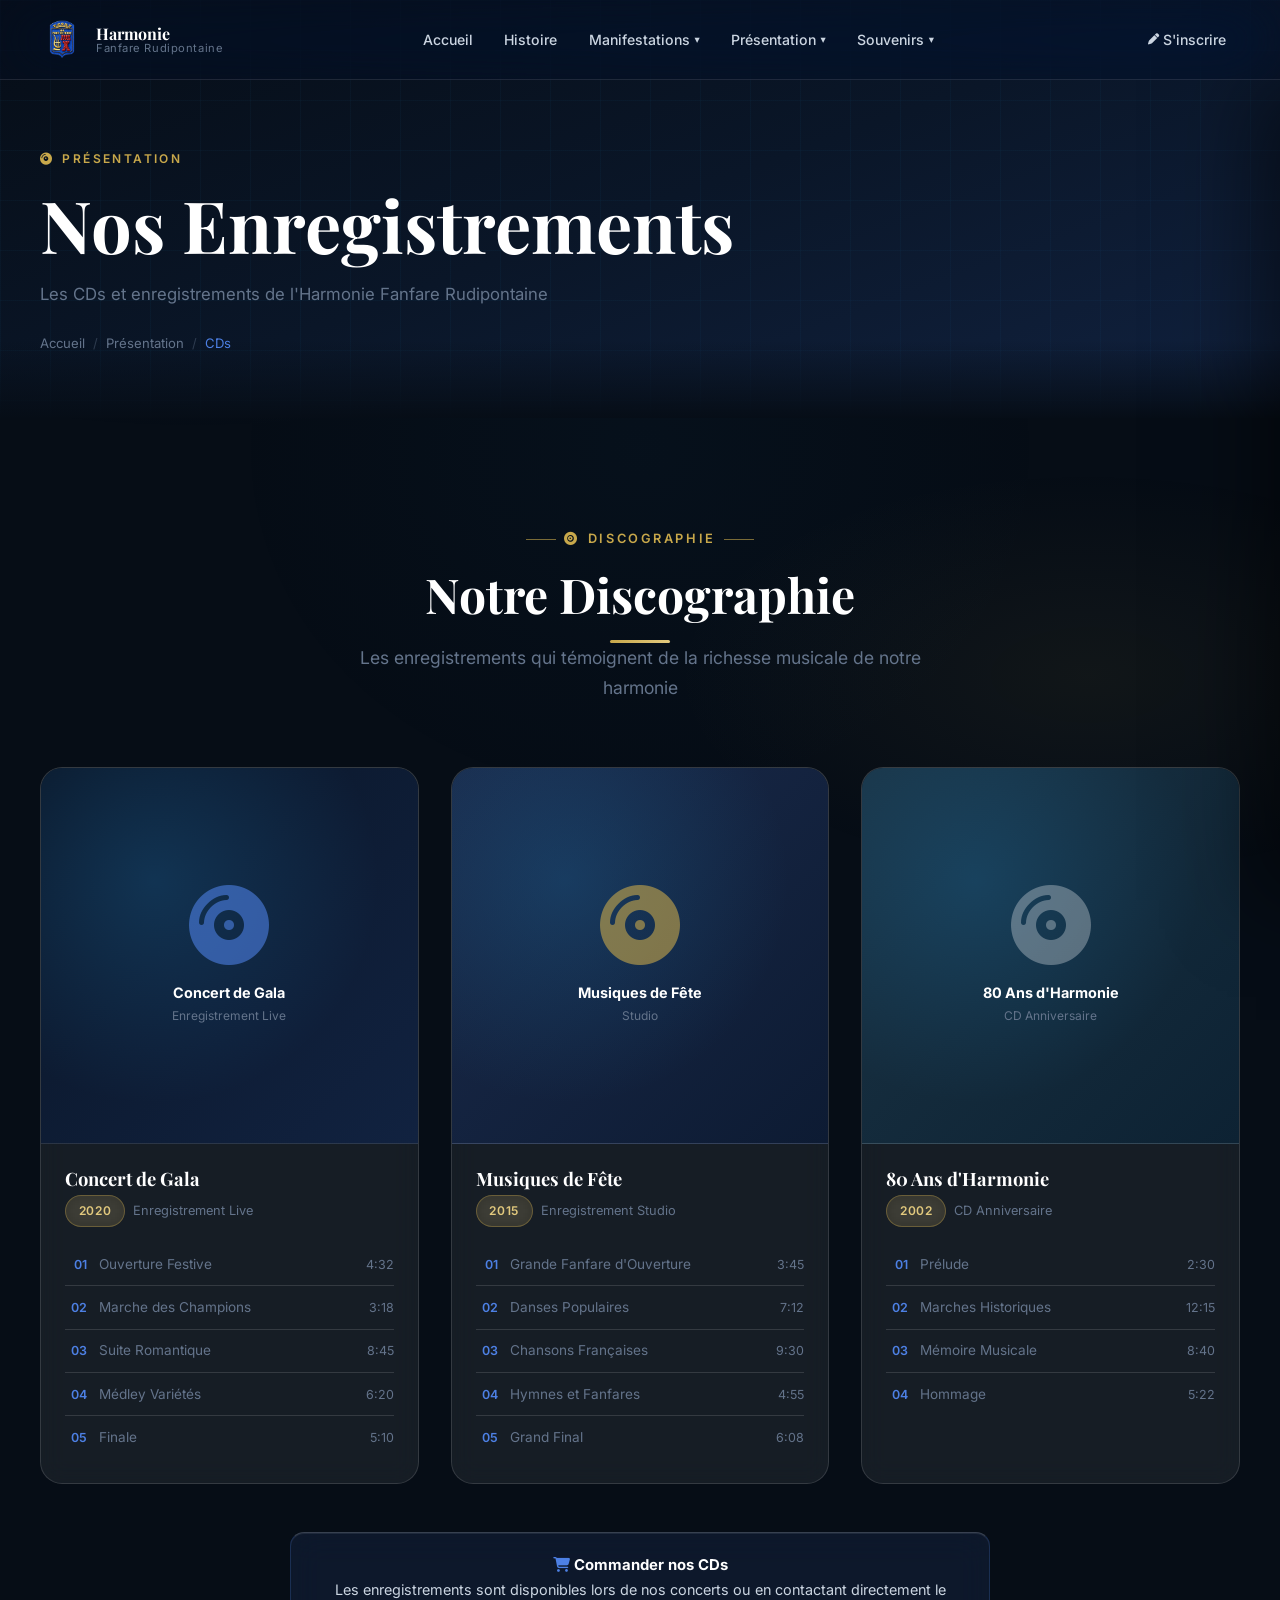
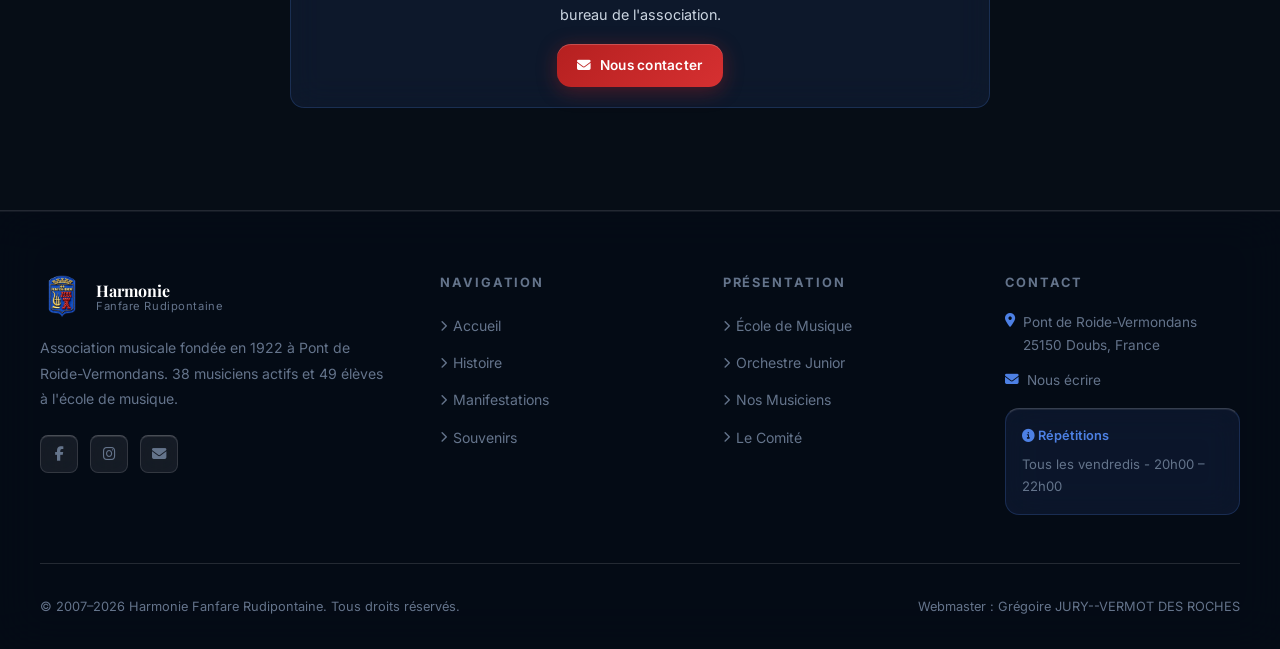
==== commit 9534ec9d: "Mise à jour des fichiers" ====
--- a/cds.html
+++ b/cds.html
@@ -3,7 +3,7 @@
 <head>
   <meta charset="UTF-8">
   <meta name="viewport" content="width=device-width, initial-scale=1.0">
-  <title>CDs — Harmonie Fanfare Rudipontaine</title>
+  <title>CDs - Harmonie Fanfare Rudipontaine</title>
   <link rel="preconnect" href="https://fonts.googleapis.com">
   <link rel="preconnect" href="https://fonts.gstatic.com" crossorigin>
   <link href="https://fonts.googleapis.com/css2?family=Inter:wght@300;400;500;600;700;800&family=Playfair+Display:ital,wght@0,700;0,800;1,700&display=swap" rel="stylesheet">
--- a/css/style.css
+++ b/css/style.css
@@ -1,5 +1,5 @@
 /* ============================================================
-   Harmonie Fanfare Rudipontaine — Design System
+   Harmonie Fanfare Rudipontaine - Design System
    ============================================================ */
 
 /* ── Variables ── */
@@ -19,22 +19,28 @@
   --c-off-white:   #EEF2F7;
   --c-text:        #CBD5E1;
   --c-text-muted:  #64748B;
-  --c-border:      rgba(255,255,255,0.08);
-  --c-glass:       rgba(14,30,54,0.7);
-  --c-glass-hover: rgba(20,45,80,0.85);
-
-  --radius-sm:  6px;
-  --radius-md:  12px;
-  --radius-lg:  20px;
-  --radius-xl:  32px;
-
-  --shadow-sm:  0 2px 8px rgba(0,0,0,0.3);
-  --shadow-md:  0 8px 32px rgba(0,0,0,0.4);
-  --shadow-lg:  0 20px 60px rgba(0,0,0,0.5);
-  --shadow-glow: 0 0 40px rgba(200,168,75,0.12);
+  --c-border:           rgba(255,255,255,0.13);
+  --c-glass:            rgba(255,255,255,0.065);
+  --c-glass-hover:      rgba(255,255,255,0.12);
+  --c-glass-border:     rgba(255,255,255,0.18);
+  --c-glass-highlight:  rgba(255,255,255,0.24);
+
+  --radius-sm:  8px;
+  --radius-md:  14px;
+  --radius-lg:  22px;
+  --radius-xl:  34px;
+
+  --shadow-sm:   0 2px 10px rgba(0,0,0,0.18);
+  --shadow-md:   0 8px 32px rgba(0,0,0,0.28);
+  --shadow-lg:   0 20px 64px rgba(0,0,0,0.38);
+  --shadow-glow: 0 0 48px rgba(200,168,75,0.2);
+  --shadow-glass: 0 8px 40px rgba(0,0,0,0.22), inset 0 1px 0 rgba(255,255,255,0.18);
+  --shadow-glass-hover: 0 20px 60px rgba(0,0,0,0.32), inset 0 1px 0 rgba(255,255,255,0.25);
 
   --transition: 0.3s cubic-bezier(0.4,0,0.2,1);
   --transition-slow: 0.6s cubic-bezier(0.4,0,0.2,1);
+  --transition-spring: 0.5s cubic-bezier(0.34,1.56,0.64,1);
+  --transition-glass: 0.4s cubic-bezier(0.4,0,0.2,1);
 
   --font-sans: 'Inter', system-ui, -apple-system, sans-serif;
   --font-display: 'Playfair Display', Georgia, serif;
@@ -56,6 +62,19 @@
   color: var(--c-text);
   line-height: 1.7;
   overflow-x: hidden;
+}
+
+/* Ambient glow layer derrière tout le contenu */
+body::before {
+  content: '';
+  position: fixed;
+  inset: 0;
+  z-index: -1;
+  background:
+    radial-gradient(ellipse 60% 40% at 15% 20%, rgba(77,128,228,0.07) 0%, transparent 70%),
+    radial-gradient(ellipse 50% 35% at 85% 75%, rgba(200,168,75,0.06) 0%, transparent 65%),
+    radial-gradient(ellipse 40% 50% at 50% 50%, rgba(29,111,164,0.04) 0%, transparent 80%);
+  pointer-events: none;
 }
 
 img { max-width: 100%; display: block; }
@@ -174,55 +193,74 @@
   letter-spacing: 0.02em;
   cursor: pointer;
   border: none;
-  transition: var(--transition);
+  transition: transform var(--transition-spring), box-shadow var(--transition), background var(--transition);
   font-family: var(--font-sans);
   white-space: nowrap;
+  position: relative;
+  overflow: hidden;
+}
+
+/* Shimmer sweep on hover */
+.btn::after {
+  content: '';
+  position: absolute;
+  inset: 0;
+  background: linear-gradient(105deg, transparent 30%, rgba(255,255,255,0.28) 50%, transparent 70%);
+  transform: translateX(-100%) skewX(-15deg);
+  transition: none;
+  pointer-events: none;
+}
+.btn:hover::after {
+  animation: btn-shimmer 0.55s ease forwards;
 }
 
 .btn-primary {
   background: linear-gradient(135deg, var(--c-crimson), var(--c-crimson-light));
   color: var(--c-white);
-  box-shadow: 0 4px 20px rgba(181,32,32,0.4);
+  box-shadow: 0 4px 20px rgba(181,32,32,0.4), inset 0 1px 0 rgba(255,255,255,0.2);
 }
 .btn-primary:hover {
-  transform: translateY(-2px);
-  box-shadow: 0 8px 30px rgba(181,32,32,0.6);
+  transform: translateY(-3px) scale(1.02);
+  box-shadow: 0 12px 36px rgba(181,32,32,0.55), inset 0 1px 0 rgba(255,255,255,0.25);
   background: linear-gradient(135deg, var(--c-crimson-light), #e84040);
 }
 
 .btn-outline {
-  background: transparent;
+  background: rgba(255,255,255,0.07);
   color: var(--c-white);
-  border: 1.5px solid rgba(255,255,255,0.3);
-  backdrop-filter: blur(8px);
+  border: 1px solid rgba(255,255,255,0.25);
+  backdrop-filter: blur(16px) saturate(1.5);
+  -webkit-backdrop-filter: blur(16px) saturate(1.5);
+  box-shadow: inset 0 1px 0 rgba(255,255,255,0.18), 0 4px 16px rgba(0,0,0,0.2);
 }
 .btn-outline:hover {
-  background: rgba(255,255,255,0.08);
-  border-color: var(--c-accent);
-  color: var(--c-accent);
-  transform: translateY(-2px);
+  background: rgba(255,255,255,0.14);
+  border-color: rgba(255,255,255,0.4);
+  color: var(--c-white);
+  transform: translateY(-3px) scale(1.02);
+  box-shadow: inset 0 1px 0 rgba(255,255,255,0.28), 0 12px 32px rgba(0,0,0,0.3);
 }
 
 .btn-gold {
   background: linear-gradient(135deg, var(--c-gold), var(--c-gold-light));
   color: var(--c-dark);
   font-weight: 700;
-  box-shadow: 0 4px 20px rgba(200,168,75,0.3);
+  box-shadow: 0 4px 20px rgba(200,168,75,0.35), inset 0 1px 0 rgba(255,255,255,0.4);
 }
 .btn-gold:hover {
-  transform: translateY(-2px);
-  box-shadow: 0 8px 30px rgba(200,168,75,0.5);
+  transform: translateY(-3px) scale(1.02);
+  box-shadow: 0 12px 36px rgba(200,168,75,0.55), inset 0 1px 0 rgba(255,255,255,0.5);
 }
 
 .btn-blue {
   background: linear-gradient(135deg, var(--c-blue), var(--c-blue-light));
   color: var(--c-white);
-  box-shadow: 0 4px 20px rgba(26,82,168,0.45);
+  box-shadow: 0 4px 20px rgba(26,82,168,0.45), inset 0 1px 0 rgba(255,255,255,0.2);
   border: 1px solid rgba(37,99,204,0.4);
 }
 .btn-blue:hover {
-  transform: translateY(-2px);
-  box-shadow: 0 8px 30px rgba(26,82,168,0.65);
+  transform: translateY(-3px) scale(1.02);
+  box-shadow: 0 12px 36px rgba(26,82,168,0.6), inset 0 1px 0 rgba(255,255,255,0.28);
   background: linear-gradient(135deg, var(--c-blue-light), #3b7aee);
 }
 
@@ -233,17 +271,21 @@
 .card {
   background: var(--c-glass);
   border: 1px solid var(--c-border);
+  border-top: 1px solid var(--c-glass-highlight);
   border-radius: var(--radius-lg);
   padding: 2rem;
-  transition: var(--transition);
-  backdrop-filter: blur(12px);
+  transition: transform var(--transition-spring), box-shadow var(--transition-glass), background var(--transition-glass), border-color var(--transition-glass);
+  backdrop-filter: blur(24px) saturate(1.8);
+  -webkit-backdrop-filter: blur(24px) saturate(1.8);
+  box-shadow: var(--shadow-glass);
 }
 
 .card:hover {
   background: var(--c-glass-hover);
-  border-color: rgba(200,168,75,0.2);
-  transform: translateY(-4px);
-  box-shadow: var(--shadow-md), var(--shadow-glow);
+  border-color: rgba(200,168,75,0.25);
+  border-top-color: rgba(255,255,255,0.32);
+  transform: translateY(-6px);
+  box-shadow: var(--shadow-glass-hover), 0 0 48px rgba(200,168,75,0.1);
 }
 
 .card-icon {
@@ -257,6 +299,12 @@
   font-size: 1.5rem;
   margin-bottom: 1.5rem;
   flex-shrink: 0;
+  box-shadow: 0 4px 20px rgba(26,82,168,0.4), inset 0 1px 0 rgba(255,255,255,0.3);
+  transition: transform var(--transition-spring), box-shadow var(--transition);
+}
+.card:hover .card-icon {
+  transform: scale(1.1) rotate(3deg);
+  box-shadow: 0 8px 32px rgba(26,82,168,0.6), inset 0 1px 0 rgba(255,255,255,0.4);
 }
 
 /* ── Tags / Badges ── */
@@ -271,10 +319,10 @@
   letter-spacing: 0.05em;
 }
 
-.badge-blue  { background: rgba(26,82,168,0.25); color: var(--c-accent); border: 1px solid rgba(77,128,228,0.25); }
-.badge-gold  { background: rgba(200,168,75,0.2); color: var(--c-gold-light); border: 1px solid rgba(200,168,75,0.3); }
-.badge-green { background: rgba(34,197,94,0.15); color: #4ade80; border: 1px solid rgba(34,197,94,0.2); }
-.badge-red   { background: rgba(181,32,32,0.2); color: #e87e7e; border: 1px solid rgba(181,32,32,0.3); }
+.badge-blue  { background: rgba(77,128,228,0.15); color: var(--c-accent); border: 1px solid rgba(77,128,228,0.3); backdrop-filter: blur(8px); }
+.badge-gold  { background: rgba(200,168,75,0.15); color: var(--c-gold-light); border: 1px solid rgba(200,168,75,0.35); backdrop-filter: blur(8px); }
+.badge-green { background: rgba(34,197,94,0.12); color: #4ade80; border: 1px solid rgba(34,197,94,0.28); backdrop-filter: blur(8px); }
+.badge-red   { background: rgba(181,32,32,0.15); color: #e87e7e; border: 1px solid rgba(181,32,32,0.32); backdrop-filter: blur(8px); }
 
 /* ── Navigation ── */
 .navbar {
@@ -286,14 +334,19 @@
   height: var(--nav-h);
   display: flex;
   align-items: center;
-  transition: var(--transition);
+  background: rgba(8,16,32,0.42);
+  backdrop-filter: blur(32px) saturate(1.8);
+  -webkit-backdrop-filter: blur(32px) saturate(1.8);
+  border-bottom: 1px solid rgba(255,255,255,0.10);
+  transition: background var(--transition-glass), backdrop-filter var(--transition-glass), border-color var(--transition-glass), box-shadow var(--transition-glass);
 }
 
 .navbar.scrolled {
-  background: rgba(6,13,22,0.95);
-  backdrop-filter: blur(20px);
-  border-bottom: 1px solid var(--c-border);
-  box-shadow: var(--shadow-md);
+  background: rgba(6,13,22,0.78);
+  backdrop-filter: blur(48px) saturate(2.2);
+  -webkit-backdrop-filter: blur(48px) saturate(2.2);
+  border-bottom: 1px solid rgba(255,255,255,0.15);
+  box-shadow: 0 1px 48px rgba(0,0,0,0.5), inset 0 -1px 0 rgba(255,255,255,0.06);
 }
 
 .nav-inner {
@@ -366,7 +419,8 @@
 .nav-link:hover,
 .nav-link.active {
   color: var(--c-white);
-  background: rgba(255,255,255,0.06);
+  background: rgba(255,255,255,0.10);
+  box-shadow: inset 0 1px 0 rgba(255,255,255,0.12);
 }
 
 .nav-link .arrow {
@@ -374,44 +428,39 @@
   transition: transform var(--transition);
 }
 
-.nav-item:hover .arrow { transform: rotate(180deg); }
+.nav-item.dropdown-open .arrow { transform: rotate(180deg); }
 
 /* Dropdown */
 .nav-dropdown {
   position: absolute;
-  /* top: 100% sans gap — le padding-top crée l'espace visuel
-     tout en gardant la zone de survol continue (pas de "trou") */
-  top: 100%;
+  top: calc(100% + 8px);
   left: 50%;
-  transform: translateX(-50%) translateY(-8px);
+  transform: translateX(-50%) translateY(-6px) scale(0.97);
   min-width: 220px;
-  background: rgba(10,22,40,0.97);
-  backdrop-filter: blur(20px);
-  border: 1px solid var(--c-border);
+  background: rgba(12,22,44,0.78);
+  backdrop-filter: blur(40px) saturate(2);
+  -webkit-backdrop-filter: blur(40px) saturate(2);
+  border: 1px solid rgba(255,255,255,0.14);
+  border-top: 1px solid rgba(255,255,255,0.24);
   border-radius: var(--radius-md);
-  /* padding-top : espace visuel entre navbar et dropdown */
   padding: 0.5rem;
-  padding-top: 0.75rem;
   opacity: 0;
   pointer-events: none;
-  /* Délai de 200ms à la disparition pour laisser le temps
-     de déplacer la souris de la navbar vers le menu */
-  transition: opacity 0.25s ease 0.18s, transform 0.25s ease 0.18s;
-  box-shadow: var(--shadow-lg);
-}
-
-.nav-item:hover .nav-dropdown {
+  transition: opacity 0.22s ease, transform 0.22s cubic-bezier(0.34,1.56,0.64,1);
+  box-shadow: 0 24px 64px rgba(0,0,0,0.45), inset 0 1px 0 rgba(255,255,255,0.18);
+}
+
+.nav-item.dropdown-open .nav-dropdown {
   opacity: 1;
   pointer-events: auto;
-  transform: translateX(-50%) translateY(0);
-  /* Apparition immédiate, pas de délai */
-  transition-delay: 0s;
+  transform: translateX(-50%) translateY(0) scale(1);
 }
 
 .nav-dropdown a {
   display: flex;
   align-items: center;
   gap: 0.6rem;
+  border-radius: var(--radius-sm);
   padding: 0.6rem 0.9rem;
   border-radius: var(--radius-sm);
   font-size: 0.87rem;
@@ -420,7 +469,7 @@
 }
 
 .nav-dropdown a:hover {
-  background: rgba(200,168,75,0.1);
+  background: rgba(255,255,255,0.09);
   color: var(--c-gold);
 }
 
@@ -432,71 +481,198 @@
   gap: 0.75rem;
 }
 
+/* ── Hamburger button ── */
 .nav-burger {
   display: none;
   flex-direction: column;
+  justify-content: center;
+  align-items: center;
+  width: 44px;
+  height: 44px;
   gap: 5px;
   cursor: pointer;
-  padding: 0.5rem;
-  border-radius: var(--radius-sm);
-  transition: var(--transition);
-}
-
+  border-radius: 12px;
+  background: rgba(255,255,255,0.08);
+  border: 1px solid rgba(255,255,255,0.14);
+  border-top: 1px solid rgba(255,255,255,0.24);
+  backdrop-filter: blur(16px);
+  transition: background var(--transition), border-color var(--transition), transform var(--transition-spring), box-shadow var(--transition);
+  flex-shrink: 0;
+  box-shadow: inset 0 1px 0 rgba(255,255,255,0.15), 0 2px 8px rgba(0,0,0,0.2);
+}
+.nav-burger:hover {
+  background: rgba(255,255,255,0.15);
+  border-color: rgba(255,255,255,0.28);
+  transform: scale(1.05);
+  box-shadow: inset 0 1px 0 rgba(255,255,255,0.25), 0 4px 16px rgba(0,0,0,0.3);
+}
 .nav-burger span {
   display: block;
-  width: 24px;
   height: 2px;
   background: var(--c-white);
   border-radius: 2px;
-  transition: var(--transition);
-}
-
-.nav-burger.open span:nth-child(1) { transform: rotate(45deg) translate(5px,5px); }
+  transition: transform 0.32s cubic-bezier(0.23,1,0.32,1), opacity 0.22s ease, width 0.22s ease;
+  transform-origin: center;
+}
+.nav-burger span:nth-child(1) { width: 20px; }
+.nav-burger span:nth-child(2) { width: 13px; }
+.nav-burger span:nth-child(3) { width: 20px; }
+.nav-burger.open span:nth-child(1) { transform: rotate(45deg) translate(5px,5px); width: 20px; }
 .nav-burger.open span:nth-child(2) { opacity: 0; transform: scaleX(0); }
-.nav-burger.open span:nth-child(3) { transform: rotate(-45deg) translate(5px,-5px); }
-
-/* Mobile nav */
+.nav-burger.open span:nth-child(3) { transform: rotate(-45deg) translate(5px,-5px); width: 20px; }
+
+/* ── Mobile backdrop ── */
+.mobile-backdrop {
+  position: fixed;
+  inset: 0;
+  z-index: 998;
+  background: rgba(0,0,0,0);
+  backdrop-filter: blur(0px);
+  -webkit-backdrop-filter: blur(0px);
+  pointer-events: none;
+  transition: background 0.35s ease, backdrop-filter 0.35s ease;
+}
+.mobile-backdrop.open {
+  background: rgba(0,0,0,0.45);
+  backdrop-filter: blur(6px) saturate(0.8);
+  -webkit-backdrop-filter: blur(6px) saturate(0.8);
+  pointer-events: all;
+}
+
+/* ── Mobile nav panel ── */
 .mobile-nav {
   position: fixed;
-  inset: 0;
+  top: var(--nav-h);
+  right: 0;
+  bottom: 0;
   z-index: 999;
-  background: rgba(6,13,22,0.98);
-  backdrop-filter: blur(20px);
+  width: min(360px, 90vw);
+  background: rgba(8,16,34,0.72);
+  backdrop-filter: blur(48px) saturate(2.2);
+  -webkit-backdrop-filter: blur(48px) saturate(2.2);
+  border-left: 1px solid rgba(255,255,255,0.12);
+  border-left-top-color: rgba(255,255,255,0.22);
   display: flex;
   flex-direction: column;
+  transform: translateX(100%);
+  transition: transform 0.42s cubic-bezier(0.23,1,0.32,1);
+  box-shadow: -24px 0 80px rgba(0,0,0,0.5), inset 1px 0 0 rgba(255,255,255,0.1);
+  overflow: hidden;
+}
+.mobile-nav.open { transform: translateX(0); }
+
+/* Body */
+.mobile-nav-body {
+  flex: 1;
+  overflow-y: auto;
+  padding: 0.5rem 0 0.75rem;
+  overscroll-behavior: contain;
+  scrollbar-width: none;
+}
+.mobile-nav-body::-webkit-scrollbar { display: none; }
+
+/* Section labels */
+.mobile-nav-section-label {
+  font-size: 0.66rem;
+  font-weight: 600;
+  letter-spacing: 0.13em;
+  text-transform: uppercase;
+  color: var(--c-text-muted);
+  padding: 1rem 1.1rem 0.3rem;
+  opacity: 0.55;
+}
+
+/* Nav links */
+.mobile-nav-link {
+  display: flex;
+  align-items: center;
+  gap: 0.8rem;
+  padding: 0.55rem 1.1rem;
+  min-height: 50px;
+  color: var(--c-text);
+  text-decoration: none;
+  transition: background 0.15s ease;
+}
+.mobile-nav-link:hover { background: rgba(255,255,255,0.07); }
+.mobile-nav-link:active { background: rgba(255,255,255,0.11); }
+.mobile-nav-link.active { background: rgba(255,255,255,0.09); }
+.mobile-nav-link.active .mnl-label { color: var(--c-accent); font-weight: 600; }
+.mobile-nav-link.active .mnl-arrow { color: var(--c-accent); opacity: 0.7; }
+
+/* Icon chips */
+.mnl-icon {
+  width: 34px;
+  height: 34px;
+  border-radius: 9px;
+  display: flex;
   align-items: center;
   justify-content: center;
-  gap: 0.5rem;
-  transform: translateX(100%);
-  transition: var(--transition-slow);
-}
-
-.mobile-nav.open { transform: translateX(0); }
-
-.mobile-nav a {
-  font-size: 1.4rem;
-  font-family: var(--font-display);
+  font-size: 0.82rem;
+  flex-shrink: 0;
+}
+.mnl-blue   { background: rgba(90,180,232,0.18);  color: #6ec3f0; border: 1px solid rgba(90,180,232,0.28); box-shadow: inset 0 1px 0 rgba(255,255,255,0.2); }
+.mnl-purple { background: rgba(160,110,240,0.18); color: #c4aaff; border: 1px solid rgba(160,110,240,0.28); box-shadow: inset 0 1px 0 rgba(255,255,255,0.2); }
+.mnl-green  { background: rgba(60,200,110,0.18);  color: #7ddca0; border: 1px solid rgba(60,200,110,0.28); box-shadow: inset 0 1px 0 rgba(255,255,255,0.2); }
+.mnl-gold   { background: rgba(220,180,80,0.18);  color: #e4be5e; border: 1px solid rgba(220,180,80,0.28); box-shadow: inset 0 1px 0 rgba(255,255,255,0.2); }
+.mnl-orange { background: rgba(240,130,60,0.18);  color: #f0a070; border: 1px solid rgba(240,130,60,0.28); box-shadow: inset 0 1px 0 rgba(255,255,255,0.2); }
+.mnl-teal   { background: rgba(40,210,195,0.18);  color: #5cddd6; border: 1px solid rgba(40,210,195,0.28); box-shadow: inset 0 1px 0 rgba(255,255,255,0.2); }
+.mnl-pink   { background: rgba(230,80,130,0.18);  color: #f090b8; border: 1px solid rgba(230,80,130,0.28); box-shadow: inset 0 1px 0 rgba(255,255,255,0.2); }
+.mnl-gray   { background: rgba(150,170,200,0.13); color: #a0b8d0; border: 1px solid rgba(150,170,200,0.2);  box-shadow: inset 0 1px 0 rgba(255,255,255,0.15); }
+
+.mnl-label {
+  flex: 1;
+  font-size: 0.93rem;
+  font-weight: 500;
   color: var(--c-text);
-  padding: 0.75rem 2rem;
-  border-radius: var(--radius-md);
-  transition: var(--transition);
-  text-align: center;
-}
-
-.mobile-nav a:hover { color: var(--c-gold); background: rgba(200,168,75,0.08); }
-
-.mobile-nav-sub {
-  display: flex;
-  flex-direction: column;
-  align-items: center;
-  gap: 0.25rem;
-  padding-left: 1.5rem;
-}
-
-.mobile-nav-sub a {
-  font-size: 1rem;
-  font-family: var(--font-sans);
+  line-height: 1;
+}
+.mnl-arrow {
+  font-size: 0.58rem;
+  color: rgba(255,255,255,0.18);
+  transition: transform 0.18s ease, color 0.18s;
+  flex-shrink: 0;
+}
+.mobile-nav-link:hover .mnl-arrow {
+  transform: translateX(2px);
+  color: rgba(255,255,255,0.38);
+}
+
+/* Footer */
+.mobile-nav-footer {
+  flex-shrink: 0;
+  padding: 0.9rem 1.1rem 1.4rem;
+  border-top: 1px solid rgba(255,255,255,0.12);
+  background: rgba(255,255,255,0.025);
+}
+.mobile-nav-socials {
+  display: flex;
+  gap: 0.6rem;
+  margin-bottom: 0.7rem;
+}
+.mobile-nav-socials a {
+  width: 36px;
+  height: 36px;
+  display: flex;
+  align-items: center;
+  justify-content: center;
+  background: rgba(255,255,255,0.05);
+  border: 1px solid rgba(255,255,255,0.09);
+  border-radius: 10px;
   color: var(--c-text-muted);
+  text-decoration: none;
+  font-size: 0.85rem;
+  transition: background 0.18s, color 0.18s, border-color 0.18s;
+}
+.mobile-nav-socials a:hover {
+  background: rgba(29,111,164,0.2);
+  color: var(--c-accent);
+  border-color: rgba(29,111,164,0.3);
+}
+.mobile-nav-copyright {
+  font-size: 0.68rem;
+  color: var(--c-text-muted);
+  opacity: 0.45;
+  margin: 0;
 }
 
 /* ── Hero ── */
@@ -504,8 +680,19 @@
   position: relative;
   min-height: 100vh;
   display: flex;
-  align-items: center;
+  align-items: stretch;
   overflow: hidden;
+  padding-top: calc(var(--nav-h) + 2rem);
+  padding-bottom: 2.5rem;
+}
+
+.hero > .container {
+  display: flex;
+  flex-direction: column;
+  flex: 1;
+  align-self: stretch;
+  position: relative;
+  z-index: 1;
 }
 
 .hero-bg {
@@ -525,12 +712,13 @@
 
 .hero-particle {
   position: absolute;
-  width: 2px;
-  height: 2px;
-  background: var(--c-accent);
+  width: 3px;
+  height: 3px;
+  background: var(--c-white);
   border-radius: 50%;
   animation: float-particle linear infinite;
   opacity: 0;
+  box-shadow: 0 0 6px 1px rgba(255,255,255,0.5);
 }
 
 @keyframes float-particle {
@@ -551,29 +739,43 @@
 }
 
 .hero-content {
-  position: relative;
-  z-index: 1;
-  max-width: 750px;
-}
+  display: flex;
+  flex-direction: column;
+  flex: 1;
+  min-width: 0;
+}
+
 
 .hero-eyebrow {
   display: inline-flex;
+  align-self: flex-start;
   align-items: center;
   gap: 0.75rem;
   font-size: 0.8rem;
   font-weight: 600;
-  letter-spacing: 0.25em;
+  letter-spacing: 0.15em;
   text-transform: uppercase;
   color: var(--c-gold);
-  margin-bottom: 1.5rem;
-  padding: 0.5rem 1rem;
-  background: rgba(200,168,75,0.08);
-  border: 1px solid rgba(200,168,75,0.3);
+  margin-bottom: 1rem;
+  padding: 0.5rem 1.1rem;
+  background: rgba(255,255,255,0.07);
+  border: 1px solid rgba(200,168,75,0.35);
+  border-top: 1px solid rgba(255,255,255,0.25);
   border-radius: 100px;
+  backdrop-filter: blur(20px) saturate(1.8);
+  -webkit-backdrop-filter: blur(20px) saturate(1.8);
+  white-space: nowrap;
+  box-shadow: 0 4px 20px rgba(0,0,0,0.3), inset 0 1px 0 rgba(255,255,255,0.18), 0 0 24px rgba(200,168,75,0.12);
+  animation: scale-in 0.6s cubic-bezier(0.34,1.56,0.64,1) both;
 }
 
 .hero h1 {
-  margin-bottom: 1.5rem;
+  margin-bottom: 1rem;
+  font-size: clamp(1.4rem, 3.5vw, 3.2rem);
+  white-space: nowrap;
+  overflow: hidden;
+  text-overflow: clip;
+  filter: drop-shadow(0 2px 12px rgba(0,0,0,0.95)) drop-shadow(0 4px 32px rgba(0,0,0,0.75));
 }
 
 .hero h1 .highlight {
@@ -584,21 +786,27 @@
 }
 
 .hero p {
-  font-size: clamp(1rem, 2vw, 1.2rem);
-  color: var(--c-text);
-  margin-bottom: 2.5rem;
-  max-width: 560px;
-  line-height: 1.8;
-}
-
-.hero-actions { display: flex; gap: 1rem; flex-wrap: wrap; }
+  font-size: clamp(0.95rem, 1.5vw, 1.1rem);
+  color: var(--c-white);
+  margin-bottom: 2rem;
+  max-width: 520px;
+  line-height: 1.75;
+  text-shadow: 0 1px 12px rgba(0,0,0,0.95), 0 2px 24px rgba(0,0,0,0.8);
+}
+
+.hero-actions {
+  display: flex;
+  gap: 1rem;
+  flex-wrap: wrap;
+  margin-top: auto;
+}
 
 .hero-stats {
   display: flex;
   gap: 3rem;
-  margin-top: 4rem;
-  padding-top: 2rem;
-  border-top: 1px solid var(--c-border);
+  margin-top: 1.5rem;
+  padding-top: 1.5rem;
+  border-top: 1px solid rgba(255,255,255,0.15);
   flex-wrap: wrap;
 }
 
@@ -610,9 +818,10 @@
   color: var(--c-white);
   line-height: 1;
   margin-bottom: 0.25rem;
-}
-
-.hero-stat .num span { color: var(--c-gold); }
+  filter: drop-shadow(0 0 12px rgba(255,255,255,0.25));
+}
+
+.hero-stat .num span { color: var(--c-gold); filter: drop-shadow(0 0 10px rgba(200,168,75,0.5)); }
 
 .hero-stat .label {
   font-size: 0.8rem;
@@ -664,6 +873,11 @@
   padding: calc(var(--nav-h) + 4rem) 0 4rem;
   background: linear-gradient(160deg, var(--c-dark) 0%, var(--c-navy) 50%, var(--c-navy-mid) 100%);
   overflow: hidden;
+}
+.page-header::before {
+  background-image:
+    linear-gradient(rgba(255,255,255,0.04) 1px, transparent 1px),
+    linear-gradient(90deg, rgba(255,255,255,0.04) 1px, transparent 1px);
 }
 
 .page-header::before {
@@ -721,16 +935,21 @@
   gap: 1.5rem;
   background: var(--c-glass);
   border: 1px solid var(--c-border);
+  border-top: 1px solid var(--c-glass-highlight);
   border-radius: var(--radius-lg);
   padding: 1.5rem;
-  transition: var(--transition);
-  backdrop-filter: blur(12px);
+  transition: transform var(--transition-spring), box-shadow var(--transition-glass), background var(--transition-glass), border-color var(--transition-glass);
+  backdrop-filter: blur(24px) saturate(1.8);
+  -webkit-backdrop-filter: blur(24px) saturate(1.8);
+  box-shadow: var(--shadow-glass);
 }
 
 .event-card:hover {
+  background: var(--c-glass-hover);
   border-color: rgba(200,168,75,0.3);
-  transform: translateX(4px);
-  box-shadow: var(--shadow-md);
+  border-top-color: rgba(255,255,255,0.32);
+  transform: translateX(6px);
+  box-shadow: var(--shadow-glass-hover);
 }
 
 .event-date-box {
@@ -809,7 +1028,8 @@
   border-radius: 50%;
   background: var(--c-gold);
   border: 3px solid var(--c-dark);
-  box-shadow: 0 0 0 3px rgba(200,168,75,0.35);
+  box-shadow: 0 0 0 3px rgba(200,168,75,0.35), 0 0 16px rgba(200,168,75,0.4);
+  animation: glass-glow-pulse 3s ease-in-out infinite;
 }
 
 .timeline-item .year {
@@ -843,12 +1063,21 @@
   padding: 2rem 1.5rem;
   background: var(--c-glass);
   border: 1px solid var(--c-border);
+  border-top: 1px solid var(--c-glass-highlight);
   border-radius: var(--radius-lg);
-  backdrop-filter: blur(12px);
-  transition: var(--transition);
-}
-
-.stat-card:hover { border-color: rgba(79,179,232,0.2); transform: translateY(-3px); }
+  backdrop-filter: blur(24px) saturate(1.8);
+  -webkit-backdrop-filter: blur(24px) saturate(1.8);
+  box-shadow: var(--shadow-glass);
+  transition: transform var(--transition-spring), box-shadow var(--transition-glass), border-color var(--transition-glass), background var(--transition-glass);
+}
+
+.stat-card:hover {
+  background: var(--c-glass-hover);
+  border-color: rgba(77,128,228,0.3);
+  border-top-color: rgba(255,255,255,0.32);
+  transform: translateY(-6px);
+  box-shadow: var(--shadow-glass-hover), 0 0 40px rgba(77,128,228,0.1);
+}
 
 .stat-card .num {
   font-family: var(--font-display);
@@ -936,21 +1165,25 @@
 .form-control {
   width: 100%;
   padding: 0.85rem 1.1rem;
-  background: rgba(255,255,255,0.04);
-  border: 1px solid var(--c-border);
+  background: rgba(255,255,255,0.06);
+  border: 1px solid rgba(255,255,255,0.12);
+  border-top: 1px solid rgba(255,255,255,0.2);
   border-radius: var(--radius-md);
   color: var(--c-white);
   font-size: 0.95rem;
   font-family: var(--font-sans);
-  transition: var(--transition);
+  transition: border-color var(--transition-glass), background var(--transition-glass), box-shadow var(--transition-glass);
   outline: none;
+  backdrop-filter: blur(12px);
+  box-shadow: inset 0 1px 0 rgba(255,255,255,0.08);
 }
 
 .form-control::placeholder { color: var(--c-text-muted); }
 .form-control:focus {
-  border-color: var(--c-blue-light);
-  background: rgba(29,111,164,0.08);
-  box-shadow: 0 0 0 3px rgba(29,111,164,0.15);
+  border-color: rgba(77,128,228,0.5);
+  border-top-color: rgba(255,255,255,0.3);
+  background: rgba(255,255,255,0.09);
+  box-shadow: 0 0 0 3px rgba(77,128,228,0.18), inset 0 1px 0 rgba(255,255,255,0.15);
 }
 
 textarea.form-control { resize: vertical; min-height: 130px; }
@@ -959,13 +1192,22 @@
 .guestbook-entry {
   background: var(--c-glass);
   border: 1px solid var(--c-border);
+  border-top: 1px solid var(--c-glass-highlight);
   border-radius: var(--radius-lg);
   padding: 1.75rem;
   margin-bottom: 1.5rem;
-  transition: var(--transition);
-}
-
-.guestbook-entry:hover { border-color: rgba(79,179,232,0.15); }
+  transition: transform var(--transition-spring), box-shadow var(--transition-glass), border-color var(--transition-glass), background var(--transition-glass);
+  backdrop-filter: blur(20px);
+  box-shadow: var(--shadow-glass);
+}
+
+.guestbook-entry:hover {
+  background: var(--c-glass-hover);
+  border-color: rgba(79,179,232,0.25);
+  border-top-color: rgba(255,255,255,0.3);
+  transform: translateY(-3px);
+  box-shadow: var(--shadow-glass-hover);
+}
 
 .guestbook-entry-header {
   display: flex;
@@ -994,13 +1236,15 @@
 /* ── Accordion (Répertoire) ── */
 .accordion-item {
   border: 1px solid var(--c-border);
+  border-top: 1px solid var(--c-glass-highlight);
   border-radius: var(--radius-md);
   margin-bottom: 0.75rem;
   overflow: hidden;
-  transition: var(--transition);
-}
-
-.accordion-item.open { border-color: rgba(29,111,164,0.3); }
+  transition: border-color var(--transition-glass), box-shadow var(--transition-glass);
+  box-shadow: var(--shadow-glass);
+}
+
+.accordion-item.open { border-color: rgba(77,128,228,0.3); box-shadow: var(--shadow-glass-hover); }
 
 .accordion-trigger {
   width: 100%;
@@ -1009,13 +1253,14 @@
   justify-content: space-between;
   padding: 1.25rem 1.5rem;
   background: var(--c-glass);
+  backdrop-filter: blur(20px);
   border: none;
   color: var(--c-white);
   font-size: 1rem;
   font-weight: 600;
   font-family: var(--font-sans);
   cursor: pointer;
-  transition: var(--transition);
+  transition: background var(--transition-glass);
   text-align: left;
 }
 
@@ -1044,17 +1289,23 @@
 .login-card {
   max-width: 480px;
   margin: 0 auto;
-  background: var(--c-glass);
-  border: 1px solid var(--c-border);
+  background: rgba(255,255,255,0.07);
+  border: 1px solid rgba(255,255,255,0.14);
+  border-top: 1px solid rgba(255,255,255,0.28);
   border-radius: var(--radius-xl);
   padding: 3rem;
-  backdrop-filter: blur(16px);
+  backdrop-filter: blur(40px) saturate(2);
+  -webkit-backdrop-filter: blur(40px) saturate(2);
+  box-shadow: var(--shadow-glass), 0 40px 80px rgba(0,0,0,0.3);
 }
 
 /* ── Footer ── */
 footer {
-  background: var(--c-dark);
-  border-top: 1px solid var(--c-border);
+  background: rgba(5,11,22,0.92);
+  backdrop-filter: blur(24px);
+  -webkit-backdrop-filter: blur(24px);
+  border-top: 1px solid rgba(255,255,255,0.12);
+  box-shadow: inset 0 1px 0 rgba(255,255,255,0.06);
   padding: 4rem 0 2rem;
 }
 
@@ -1084,21 +1335,26 @@
   width: 38px;
   height: 38px;
   border-radius: var(--radius-sm);
-  background: rgba(255,255,255,0.05);
-  border: 1px solid var(--c-border);
+  background: rgba(255,255,255,0.07);
+  border: 1px solid rgba(255,255,255,0.13);
+  border-top: 1px solid rgba(255,255,255,0.22);
   display: flex;
   align-items: center;
   justify-content: center;
   color: var(--c-text-muted);
   font-size: 0.9rem;
-  transition: var(--transition);
+  transition: transform var(--transition-spring), background var(--transition), border-color var(--transition), box-shadow var(--transition);
+  backdrop-filter: blur(12px);
+  box-shadow: inset 0 1px 0 rgba(255,255,255,0.1);
 }
 
 .social-btn:hover {
-  background: var(--c-blue);
-  border-color: var(--c-blue);
+  background: rgba(77,128,228,0.3);
+  border-color: rgba(77,128,228,0.4);
+  border-top-color: rgba(255,255,255,0.3);
   color: var(--c-white);
-  transform: translateY(-2px);
+  transform: translateY(-3px) scale(1.08);
+  box-shadow: 0 8px 24px rgba(77,128,228,0.3), inset 0 1px 0 rgba(255,255,255,0.2);
 }
 
 .footer-col h4 {
@@ -1143,46 +1399,86 @@
   bottom: 2rem;
   right: 2rem;
   z-index: 900;
-  width: 44px;
-  height: 44px;
+  width: 46px;
+  height: 46px;
   border-radius: 50%;
-  background: linear-gradient(135deg, var(--c-gold), var(--c-gold-light));
-  border: none;
-  color: var(--c-dark);
+  background: rgba(255,255,255,0.12);
+  backdrop-filter: blur(24px) saturate(2);
+  -webkit-backdrop-filter: blur(24px) saturate(2);
+  border: 1px solid rgba(255,255,255,0.25);
+  color: var(--c-white);
   font-size: 1rem;
   cursor: pointer;
   display: flex;
   align-items: center;
   justify-content: center;
-  box-shadow: 0 4px 20px rgba(200,168,75,0.45);
+  box-shadow: 0 4px 24px rgba(0,0,0,0.3), inset 0 1px 0 rgba(255,255,255,0.3);
   opacity: 0;
-  transform: translateY(20px);
-  transition: var(--transition);
+  transform: translateY(20px) scale(0.9);
+  transition: opacity 0.3s ease, transform var(--transition-spring), box-shadow var(--transition), background var(--transition);
   pointer-events: none;
 }
 
-.scroll-top.visible { opacity: 1; transform: translateY(0); pointer-events: auto; }
-.scroll-top:hover { transform: translateY(-3px); box-shadow: 0 8px 30px rgba(200,168,75,0.6); }
-
-/* ── Animations ── */
+.scroll-top.visible { opacity: 1; transform: translateY(0) scale(1); pointer-events: auto; }
+.scroll-top:hover {
+  transform: translateY(-4px) scale(1.08);
+  background: rgba(255,255,255,0.2);
+  box-shadow: 0 12px 36px rgba(0,0,0,0.35), inset 0 1px 0 rgba(255,255,255,0.4);
+}
+
+/* ── Keyframes globaux ── */
+@keyframes btn-shimmer {
+  0%   { transform: translateX(-100%) skewX(-15deg); }
+  100% { transform: translateX(350%) skewX(-15deg); }
+}
+
+@keyframes glass-glow-pulse {
+  0%, 100% { box-shadow: var(--shadow-glass); }
+  50%       { box-shadow: var(--shadow-glass-hover), 0 0 60px rgba(200,168,75,0.12); }
+}
+
+@keyframes float-gentle {
+  0%, 100% { transform: translateY(0px); }
+  50%       { transform: translateY(-6px); }
+}
+
+@keyframes scale-in {
+  from { opacity: 0; transform: scale(0.94) translateY(12px); }
+  to   { opacity: 1; transform: scale(1) translateY(0); }
+}
+
+@keyframes fade-up-spring {
+  0%   { opacity: 0; transform: translateY(28px) scale(0.97); }
+  60%  { transform: translateY(-4px) scale(1.01); }
+  100% { opacity: 1; transform: translateY(0) scale(1); }
+}
+
+@keyframes shine-border {
+  0%   { border-top-color: rgba(255,255,255,0.12); }
+  50%  { border-top-color: rgba(255,255,255,0.38); }
+  100% { border-top-color: rgba(255,255,255,0.12); }
+}
+
+/* ── Animations AOS ── */
 [data-aos] {
   opacity: 0;
-  transform: translateY(30px);
-  transition: opacity 0.7s ease, transform 0.7s ease;
+  transform: translateY(28px) scale(0.98);
+  transition: opacity 0.65s cubic-bezier(0.34,1.20,0.64,1),
+              transform 0.65s cubic-bezier(0.34,1.20,0.64,1);
 }
 
 [data-aos].aos-animate {
   opacity: 1;
-  transform: translateY(0);
-}
-
-[data-aos="fade-right"] { transform: translateX(-30px); }
-[data-aos="fade-right"].aos-animate { transform: translateX(0); }
-
-[data-aos="fade-left"] { transform: translateX(30px); }
-[data-aos="fade-left"].aos-animate { transform: translateX(0); }
-
-[data-aos="zoom-in"] { transform: scale(0.9); }
+  transform: translateY(0) scale(1);
+}
+
+[data-aos="fade-right"] { transform: translateX(-28px) scale(0.98); }
+[data-aos="fade-right"].aos-animate { transform: translateX(0) scale(1); }
+
+[data-aos="fade-left"] { transform: translateX(28px) scale(0.98); }
+[data-aos="fade-left"].aos-animate { transform: translateX(0) scale(1); }
+
+[data-aos="zoom-in"] { transform: scale(0.88); }
 [data-aos="zoom-in"].aos-animate { transform: scale(1); }
 
 /* ── Utilities ── */
@@ -1203,24 +1499,115 @@
 }
 
 .highlight-box {
-  background: rgba(29,111,164,0.1);
-  border: 1px solid rgba(29,111,164,0.2);
+  background: rgba(77,128,228,0.1);
+  border: 1px solid rgba(77,128,228,0.22);
+  border-top: 1px solid rgba(255,255,255,0.18);
   border-radius: var(--radius-md);
   padding: 1.25rem 1.5rem;
   font-size: 0.93rem;
   color: var(--c-text);
+  backdrop-filter: blur(16px);
+  box-shadow: inset 0 1px 0 rgba(255,255,255,0.08);
 }
 
 /* ── Responsive Nav ── */
 @media(max-width:1024px) {
-  .nav-menu, .nav-actions .btn { display: none; }
+  .nav-menu { display: none; }
+  .nav-inscription-btn { display: none; }
   .nav-burger { display: flex; }
+}
+
+/* CTA inscription dans le mobile nav */
+.mobile-nav-cta {
+  padding: 1rem 1.1rem 0.5rem;
+  border-top: 1px solid rgba(255,255,255,0.08);
 }
 
 @media(max-width:768px) {
   :root { --nav-h: 70px; }
   .hero-visual { display: none; }
-  .hero-stats { gap: 2rem; }
+
+  /* ── Hero mobile : flex column plein écran ── */
+  .hero {
+    align-items: stretch;
+    min-height: 100svh;
+    min-height: 100vh; /* fallback */
+    padding-top: calc(var(--nav-h) + 1.5rem);
+    padding-bottom: 2rem;
+  }
+  .hero > .container {
+    display: flex;
+    flex-direction: column;
+    flex: 1;
+    width: 100%;
+  }
+  .hero-content {
+    display: flex;
+    flex-direction: column;
+    flex: 1;
+    text-align: center;
+    max-width: 100%;
+    width: 100%;
+  }
+  .hero-eyebrow {
+    margin-top: auto;
+    font-size: 0.68rem;
+    letter-spacing: 0.1em;
+    padding: 0.4rem 0.85rem;
+    gap: 0.5rem;
+    display: inline-flex;
+  }
+  .hero h1 {
+    font-size: clamp(2rem, 9vw, 3rem);
+    margin-bottom: 1rem;
+    line-height: 1.1;
+    white-space: normal;
+  }
+  .hero p {
+    font-size: 0.95rem;
+    line-height: 1.7;
+    margin-bottom: 0;
+    max-width: 100%;
+    color: rgba(255,255,255,0.75);
+  }
+
+  /* Boutons toujours en bas du viewport */
+  .hero-actions {
+    margin-top: auto;
+    padding-top: 1.5rem;
+    justify-content: center;
+    gap: 0.75rem;
+    flex-direction: column;
+  }
+  .hero-actions .btn {
+    width: 100%;
+    justify-content: center;
+  }
+
+  /* Stats juste sous les boutons */
+  .hero-stats {
+    display: grid;
+    grid-template-columns: repeat(3, 1fr);
+    gap: 0;
+    margin-top: 1.5rem;
+    padding-top: 1.25rem;
+    border-top: 1px solid rgba(255,255,255,0.1);
+    flex-wrap: unset;
+  }
+  .hero-stat {
+    text-align: center;
+    padding: 0 0.5rem;
+    position: relative;
+  }
+  .hero-stat + .hero-stat::before {
+    content: '';
+    position: absolute;
+    left: 0; top: 15%; height: 70%;
+    width: 1px;
+    background: rgba(255,255,255,0.12);
+  }
+  .hero-stat .num { font-size: 1.9rem; margin-bottom: 0.2rem; }
+  .hero-stat .label { font-size: 0.62rem; letter-spacing: 0.08em; }
 }
 
 /* ── Petits téléphones (≤ 480px) ── */
@@ -1228,22 +1615,12 @@
   /* Boutons */
   .btn { white-space: normal; }
   .btn-lg { padding: 0.9rem 1.5rem; font-size: 0.95rem; }
-  .hero-actions { flex-direction: column; }
-  .hero-actions .btn { width: 100%; justify-content: center; }
-
-  /* Hero eyebrow — permettre retour à la ligne + espacement réduit */
-  .hero-eyebrow { flex-wrap: wrap; letter-spacing: 0.1em; padding: 0.4rem 0.75rem; font-size: 0.72rem; }
-
-  /* Eyebrow sections — lignes décoratives plus courtes */
+
+  /* Eyebrow sections - lignes décoratives plus courtes */
   .section-header .eyebrow::before,
   .section-header .eyebrow::after { width: 16px; }
 
-  /* Stats hero */
-  .hero-stats { gap: 1.25rem; }
-  .hero-stat .num { font-size: 2rem; }
-  .hero-stat .label { font-size: 0.72rem; }
-
-  /* Cards événements — empilement vertical */
+  /* Cards événements - empilement vertical */
   .event-card { flex-direction: column; gap: 0.75rem; }
   .event-date-box {
     width: 100%;
@@ -1277,7 +1654,7 @@
   /* Sections : padding réduit */
   .section { padding: clamp(2.5rem, 6vw, 4rem) 0; }
 
-  /* Accordion — texte du titre ne déborde pas */
+  /* Accordion - texte du titre ne déborde pas */
   .accordion-trigger { padding: 1rem 1.25rem; font-size: 0.9rem; }
 
   /* Guestbook avatar + header */
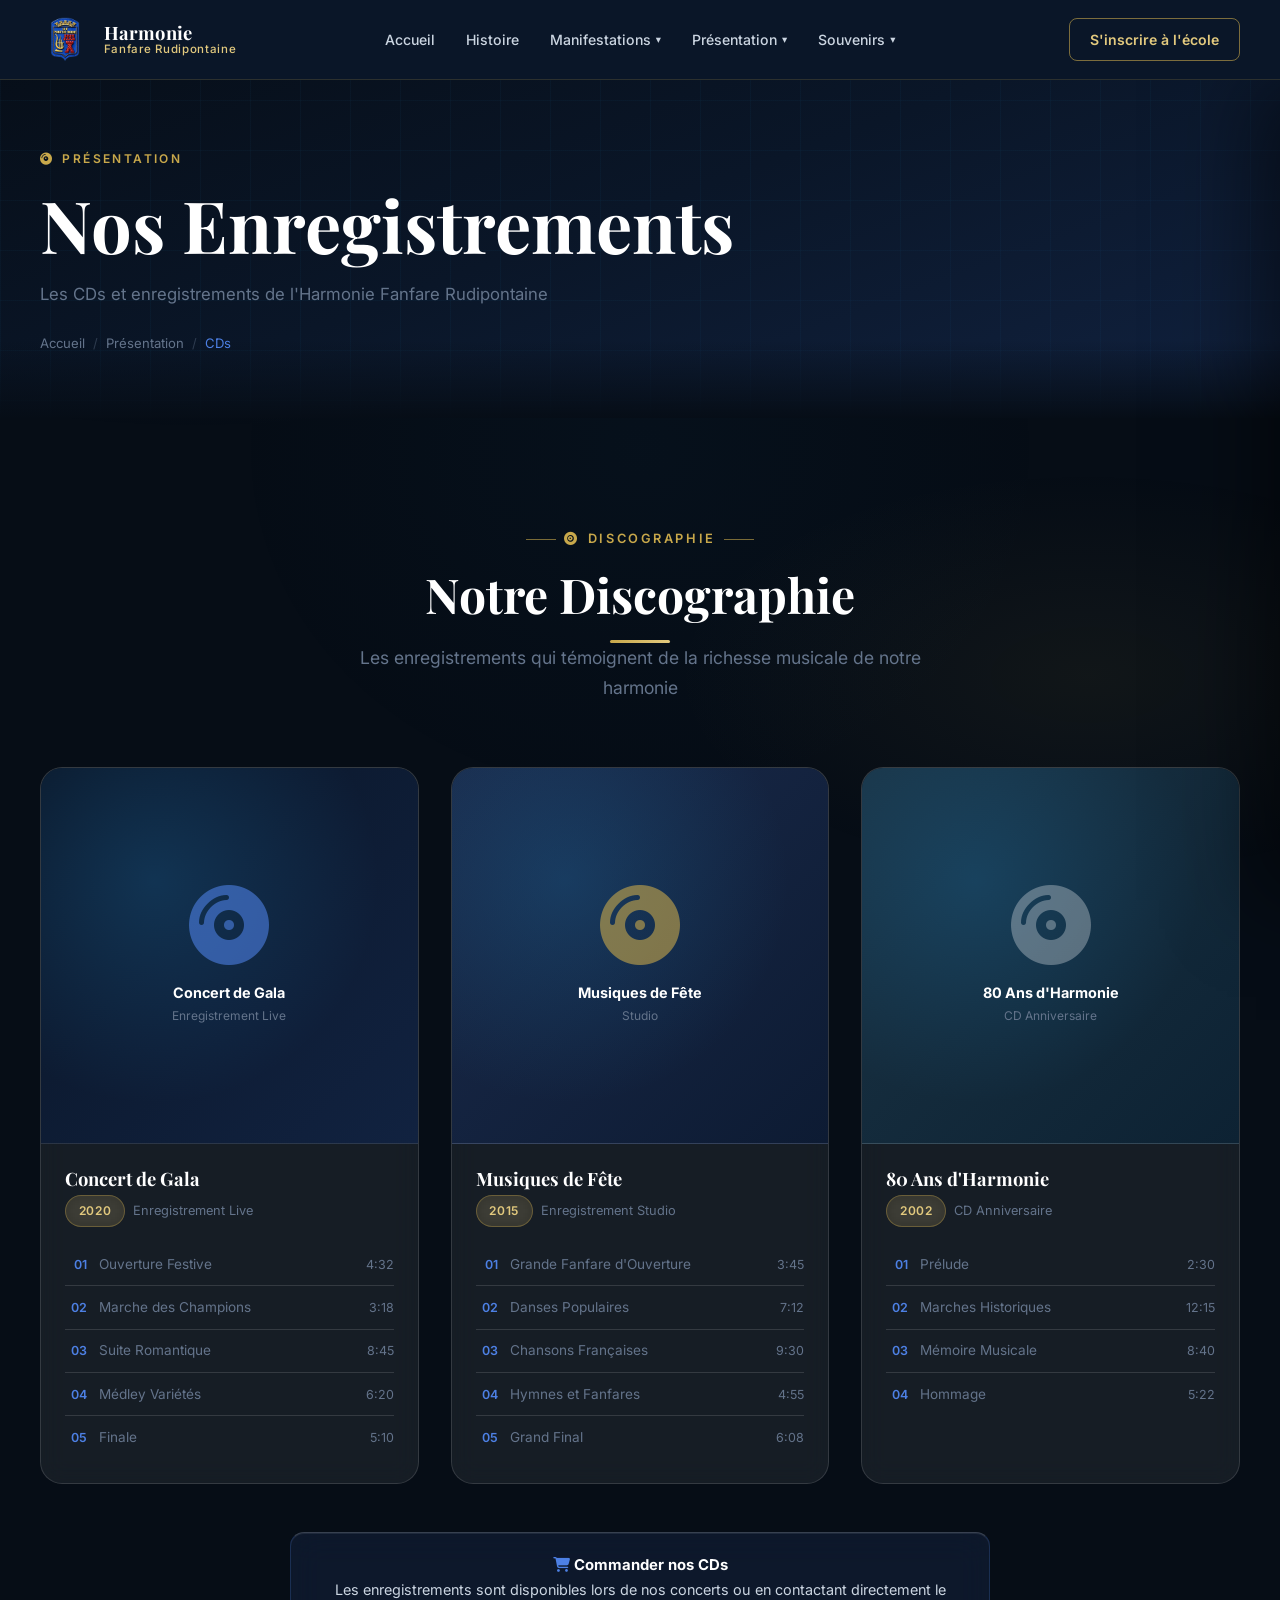
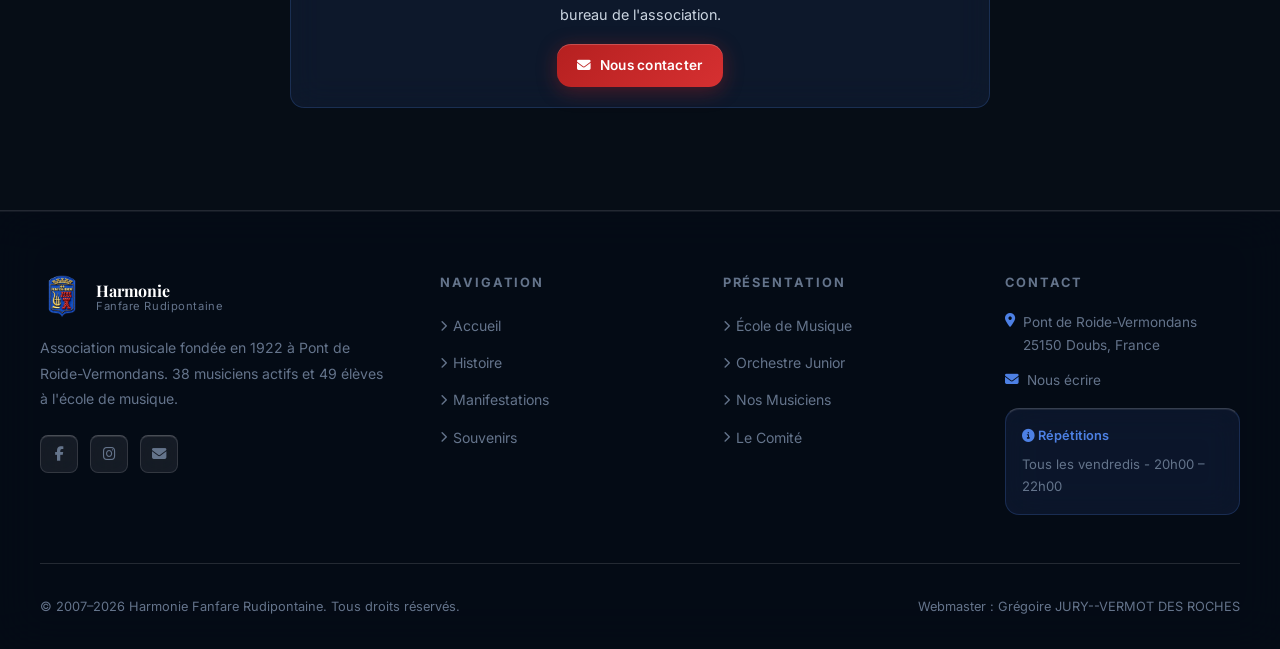
==== commit bf279360: "Refonte de la page d'accueil : héro, statistiques, sections claires et navigation - Nouveau héro : t" ====
--- a/cds.html
+++ b/cds.html
@@ -8,6 +8,8 @@
   <link rel="preconnect" href="https://fonts.gstatic.com" crossorigin>
   <link href="https://fonts.googleapis.com/css2?family=Inter:wght@300;400;500;600;700;800&family=Playfair+Display:ital,wght@0,700;0,800;1,700&display=swap" rel="stylesheet">
   <link rel="stylesheet" href="https://cdnjs.cloudflare.com/ajax/libs/font-awesome/6.5.0/css/all.min.css">
+  <link rel="icon" type="image/png" href="images/logo3d2.png">
+  <link rel="apple-touch-icon" href="images/logo3d2.png">
   <link rel="stylesheet" href="css/style.css">
   <style>
     .cd-card {
--- a/css/style.css
+++ b/css/style.css
@@ -334,37 +334,65 @@
   height: var(--nav-h);
   display: flex;
   align-items: center;
-  background: rgba(8,16,32,0.42);
-  backdrop-filter: blur(32px) saturate(1.8);
-  -webkit-backdrop-filter: blur(32px) saturate(1.8);
-  border-bottom: 1px solid rgba(255,255,255,0.10);
-  transition: background var(--transition-glass), backdrop-filter var(--transition-glass), border-color var(--transition-glass), box-shadow var(--transition-glass);
-}
-
+  background: #0A1628;
+  border-bottom: 1px solid rgba(200,168,75,0.18);
+  transition: height var(--transition-glass), background var(--transition-glass), border-color var(--transition-glass), box-shadow var(--transition-glass), backdrop-filter var(--transition-glass);
+  animation: nav-drop 0.6s cubic-bezier(0.22,1,0.36,1) both;
+}
+
+/* Au scroll : barre compacte, fond translucide flouté, ombre portée */
 .navbar.scrolled {
-  background: rgba(6,13,22,0.78);
-  backdrop-filter: blur(48px) saturate(2.2);
-  -webkit-backdrop-filter: blur(48px) saturate(2.2);
-  border-bottom: 1px solid rgba(255,255,255,0.15);
-  box-shadow: 0 1px 48px rgba(0,0,0,0.5), inset 0 -1px 0 rgba(255,255,255,0.06);
+  background: rgba(8,17,32,0.88);
+  backdrop-filter: blur(18px) saturate(1.6);
+  -webkit-backdrop-filter: blur(18px) saturate(1.6);
+  border-bottom: 1px solid rgba(200,168,75,0.3);
+  box-shadow: 0 8px 32px rgba(0,0,0,0.45);
+}
+@media (min-width: 1025px) {
+  .navbar.scrolled { height: calc(var(--nav-h) - 14px); }
+}
+
+/* Animation d'entrée : barre qui descend, puis éléments en cascade */
+@keyframes nav-drop {
+  from { transform: translateY(-100%); opacity: 0; }
+  to   { transform: translateY(0); opacity: 1; }
+}
+@keyframes nav-item-in {
+  from { opacity: 0; transform: translateY(-10px); }
+  to   { opacity: 1; transform: translateY(0); }
+}
+.nav-logo { animation: nav-item-in 0.5s ease 0.25s both; }
+.nav-menu .nav-item { animation: nav-item-in 0.45s ease both; }
+.nav-menu .nav-item:nth-child(1) { animation-delay: 0.32s; }
+.nav-menu .nav-item:nth-child(2) { animation-delay: 0.38s; }
+.nav-menu .nav-item:nth-child(3) { animation-delay: 0.44s; }
+.nav-menu .nav-item:nth-child(4) { animation-delay: 0.50s; }
+.nav-menu .nav-item:nth-child(5) { animation-delay: 0.56s; }
+.nav-actions { animation: nav-item-in 0.5s ease 0.62s both; }
+
+@media (prefers-reduced-motion: reduce) {
+  .navbar, .nav-logo, .nav-menu .nav-item, .nav-actions { animation: none; }
 }
 
 .nav-inner {
-  display: flex;
-  align-items: center;
-  justify-content: space-between;
+  display: grid;
+  grid-template-columns: 1fr auto 1fr;
+  align-items: center;
   width: 100%;
 }
 
 .nav-logo {
   display: flex;
   align-items: center;
-  gap: 0.75rem;
-}
+  gap: 0.85rem;
+  justify-self: start;
+}
+.nav-menu { justify-self: center; }
+.nav-actions { justify-self: end; }
 
 .nav-logo-icon {
-  width: 44px;
-  height: 44px;
+  width: 50px;
+  height: 50px;
   background: linear-gradient(135deg, var(--c-blue), var(--c-accent));
   border-radius: var(--radius-md);
   display: flex;
@@ -382,15 +410,17 @@
 
 .nav-logo-text .name {
   font-family: var(--font-display);
-  font-size: 1rem;
+  font-size: 1.15rem;
   font-weight: 700;
   color: var(--c-white);
+  letter-spacing: 0.01em;
 }
 
 .nav-logo-text .sub {
-  font-size: 0.7rem;
-  color: var(--c-text-muted);
-  letter-spacing: 0.05em;
+  font-size: 0.72rem;
+  color: var(--c-gold-light);
+  letter-spacing: 0.06em;
+  font-weight: 500;
 }
 
 .nav-menu {
@@ -416,11 +446,26 @@
   cursor: pointer;
 }
 
-.nav-link:hover,
-.nav-link.active {
+.nav-link:hover {
   color: var(--c-white);
-  background: rgba(255,255,255,0.10);
-  box-shadow: inset 0 1px 0 rgba(255,255,255,0.12);
+  background: rgba(255,255,255,0.08);
+}
+
+.nav-menu .nav-link.active {
+  position: relative;
+  color: var(--c-gold-light);
+  background: transparent;
+  box-shadow: none;
+}
+.nav-menu .nav-link.active::after {
+  content: '';
+  position: absolute;
+  left: 0.85rem;
+  right: 0.85rem;
+  bottom: 0.1rem;
+  height: 2px;
+  border-radius: 2px;
+  background: var(--c-gold);
 }
 
 .nav-link .arrow {
@@ -521,6 +566,22 @@
 .nav-burger.open span:nth-child(2) { opacity: 0; transform: scaleX(0); }
 .nav-burger.open span:nth-child(3) { transform: rotate(-45deg) translate(5px,-5px); width: 20px; }
 
+/* ── Bouton « S'inscrire à l'école » (transparent, contour doré) ── */
+.nav-inscription-btn {
+  background: transparent;
+  color: var(--c-gold-light);
+  font-weight: 600;
+  padding: 0.55rem 1.25rem;
+  border: 1px solid rgba(200,168,75,0.6);
+  border-radius: 8px;
+  transition: background var(--transition), border-color var(--transition);
+}
+.nav-inscription-btn:hover {
+  color: var(--c-gold-light);
+  background: rgba(200,168,75,0.12);
+  border-color: var(--c-gold);
+}
+
 /* ── Mobile backdrop ── */
 .mobile-backdrop {
   position: fixed;
@@ -956,13 +1017,13 @@
   flex-shrink: 0;
   width: 72px;
   height: 80px;
-  background: linear-gradient(135deg, var(--c-crimson), var(--c-crimson-light));
+  background: linear-gradient(135deg, var(--c-blue), var(--c-blue-light));
   border-radius: var(--radius-md);
   display: flex;
   flex-direction: column;
   align-items: center;
   justify-content: center;
-  box-shadow: 0 4px 16px rgba(181,32,32,0.35);
+  box-shadow: 0 4px 16px rgba(26,82,168,0.4);
 }
 
 .event-date-box .day {
@@ -1402,17 +1463,16 @@
   width: 46px;
   height: 46px;
   border-radius: 50%;
-  background: rgba(255,255,255,0.12);
-  backdrop-filter: blur(24px) saturate(2);
-  -webkit-backdrop-filter: blur(24px) saturate(2);
-  border: 1px solid rgba(255,255,255,0.25);
+  /* Bleu nuit plein : contraste garanti sur fonds clairs comme sombres */
+  background: var(--c-navy);
+  border: 1px solid rgba(200,168,75,0.55);
   color: var(--c-white);
   font-size: 1rem;
   cursor: pointer;
   display: flex;
   align-items: center;
   justify-content: center;
-  box-shadow: 0 4px 24px rgba(0,0,0,0.3), inset 0 1px 0 rgba(255,255,255,0.3);
+  box-shadow: 0 6px 24px rgba(8,29,49,0.35);
   opacity: 0;
   transform: translateY(20px) scale(0.9);
   transition: opacity 0.3s ease, transform var(--transition-spring), box-shadow var(--transition), background var(--transition);
@@ -1422,8 +1482,10 @@
 .scroll-top.visible { opacity: 1; transform: translateY(0) scale(1); pointer-events: auto; }
 .scroll-top:hover {
   transform: translateY(-4px) scale(1.08);
-  background: rgba(255,255,255,0.2);
-  box-shadow: 0 12px 36px rgba(0,0,0,0.35), inset 0 1px 0 rgba(255,255,255,0.4);
+  background: #0d1f38;
+  border-color: var(--c-gold);
+  color: var(--c-gold-light);
+  box-shadow: 0 12px 36px rgba(8,29,49,0.45);
 }
 
 /* ── Keyframes globaux ── */
@@ -1515,11 +1577,16 @@
   .nav-menu { display: none; }
   .nav-inscription-btn { display: none; }
   .nav-burger { display: flex; }
-}
-
-/* CTA inscription dans le mobile nav */
+  /* Sans le menu central, la grille 1fr auto 1fr recentre le burger :
+     on repasse en flex logo ←→ burger */
+  .nav-inner { display: flex; justify-content: space-between; }
+}
+
+/* CTA inscription dans le mobile nav :
+   pas de padding horizontal, le lien interne a déjà le sien
+   (aligné avec les autres entrées du menu) */
 .mobile-nav-cta {
-  padding: 1rem 1.1rem 0.5rem;
+  padding: 0.5rem 0;
   border-top: 1px solid rgba(255,255,255,0.08);
 }
 
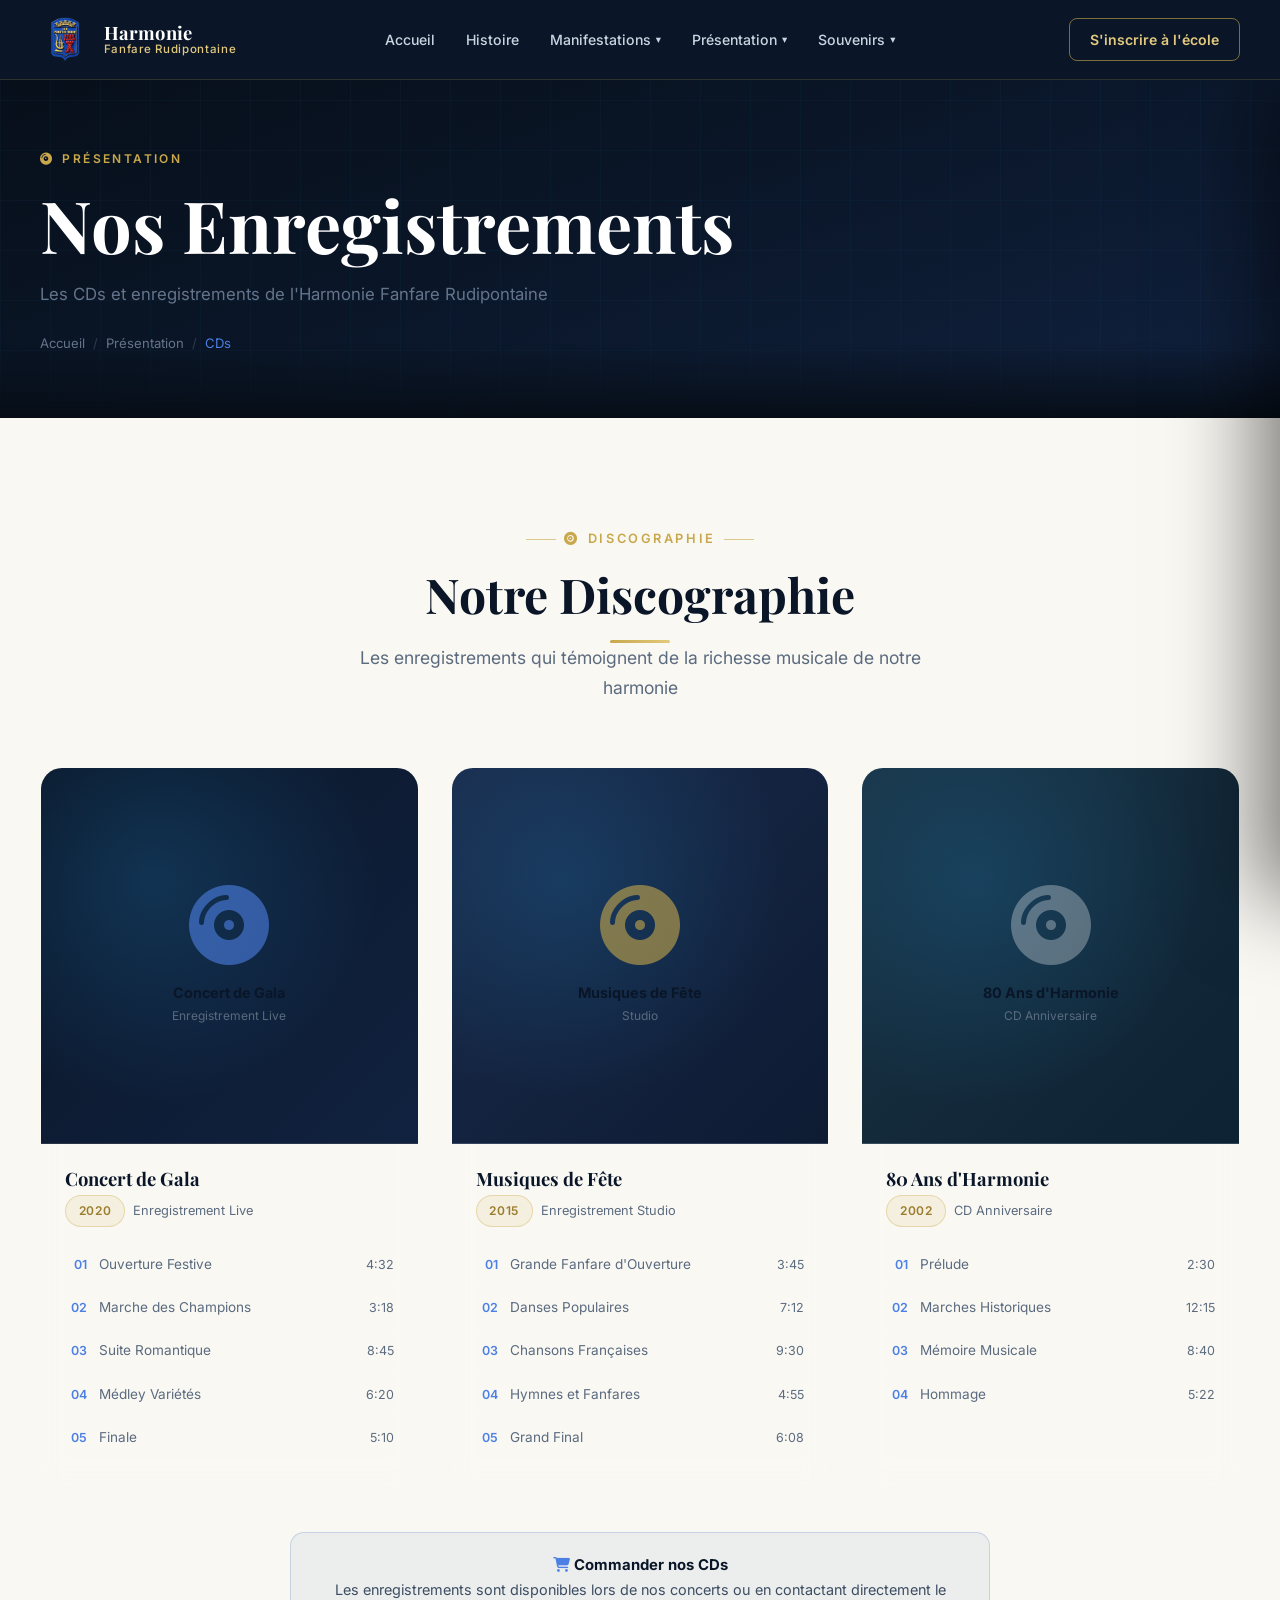
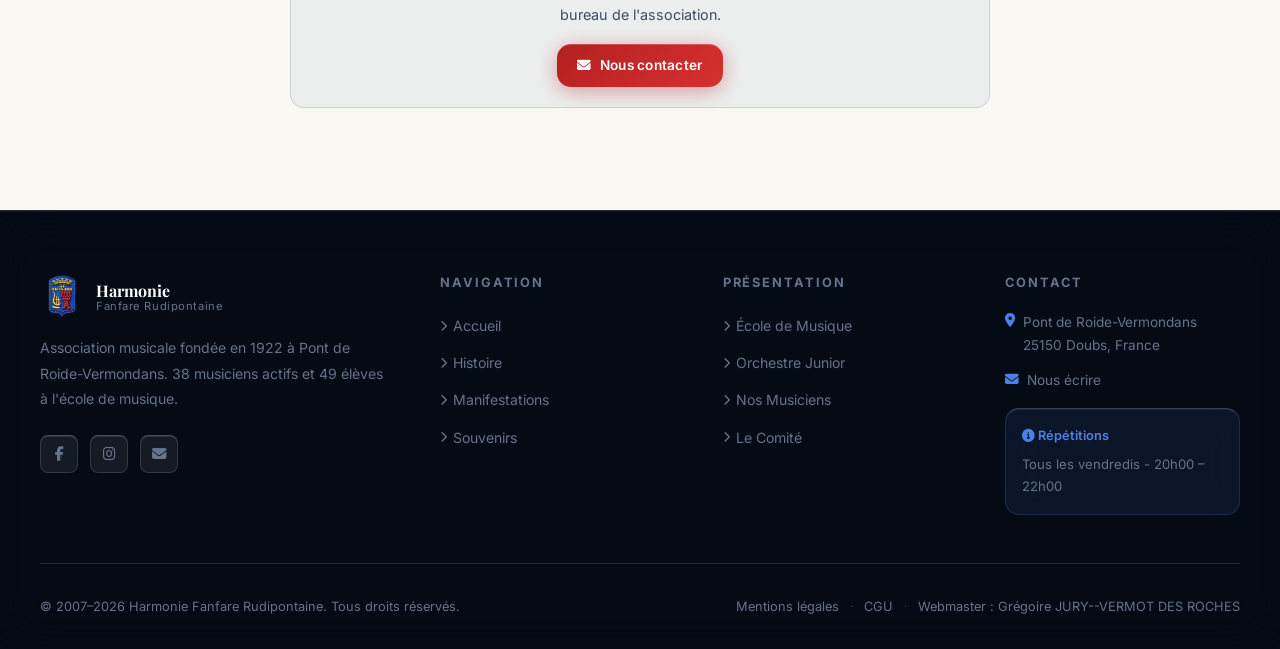
==== commit 1cf826b1: "Refonte des pages internes et ajout des mentions legales - Fonds alternes creme/bleu (.section-light" ====
--- a/cds.html
+++ b/cds.html
@@ -83,7 +83,7 @@
   </div>
 </section>
 
-<section class="section">
+<section class="section section-light">
   <div class="container">
     <div class="section-header" data-aos>
       <div class="eyebrow"><i class="fa-solid fa-record-vinyl"></i> Discographie</div>
--- a/css/style.css
+++ b/css/style.css
@@ -1249,51 +1249,6 @@
 
 textarea.form-control { resize: vertical; min-height: 130px; }
 
-/* ── Guestbook ── */
-.guestbook-entry {
-  background: var(--c-glass);
-  border: 1px solid var(--c-border);
-  border-top: 1px solid var(--c-glass-highlight);
-  border-radius: var(--radius-lg);
-  padding: 1.75rem;
-  margin-bottom: 1.5rem;
-  transition: transform var(--transition-spring), box-shadow var(--transition-glass), border-color var(--transition-glass), background var(--transition-glass);
-  backdrop-filter: blur(20px);
-  box-shadow: var(--shadow-glass);
-}
-
-.guestbook-entry:hover {
-  background: var(--c-glass-hover);
-  border-color: rgba(79,179,232,0.25);
-  border-top-color: rgba(255,255,255,0.3);
-  transform: translateY(-3px);
-  box-shadow: var(--shadow-glass-hover);
-}
-
-.guestbook-entry-header {
-  display: flex;
-  align-items: center;
-  gap: 1rem;
-  margin-bottom: 1rem;
-}
-
-.avatar {
-  width: 44px;
-  height: 44px;
-  border-radius: 50%;
-  background: linear-gradient(135deg, var(--c-blue), var(--c-blue-light));
-  display: flex;
-  align-items: center;
-  justify-content: center;
-  font-size: 1.1rem;
-  font-weight: 700;
-  color: var(--c-white);
-  flex-shrink: 0;
-}
-
-.guestbook-entry-meta .author { font-weight: 600; color: var(--c-white); }
-.guestbook-entry-meta .date { font-size: 0.8rem; color: var(--c-text-muted); }
-
 /* ── Accordion (Répertoire) ── */
 .accordion-item {
   border: 1px solid var(--c-border);
@@ -1345,20 +1300,6 @@
 
 .accordion-body-inner ul { padding-left: 1.25rem; }
 .accordion-body-inner li { margin-bottom: 0.4rem; list-style: disc; }
-
-/* ── Members Login ── */
-.login-card {
-  max-width: 480px;
-  margin: 0 auto;
-  background: rgba(255,255,255,0.07);
-  border: 1px solid rgba(255,255,255,0.14);
-  border-top: 1px solid rgba(255,255,255,0.28);
-  border-radius: var(--radius-xl);
-  padding: 3rem;
-  backdrop-filter: blur(40px) saturate(2);
-  -webkit-backdrop-filter: blur(40px) saturate(2);
-  box-shadow: var(--shadow-glass), 0 40px 80px rgba(0,0,0,0.3);
-}
 
 /* ── Footer ── */
 footer {
@@ -1570,6 +1511,117 @@
   color: var(--c-text);
   backdrop-filter: blur(16px);
   box-shadow: inset 0 1px 0 rgba(255,255,255,0.08);
+}
+
+/* ══════════════════════════════════════════════════════════
+   Sections claires (fond blanc cassé, alternance avec le bleu)
+   ══════════════════════════════════════════════════════════ */
+.section-light { background: #faf8f3; }
+
+/* Les textes utilisant les variables héritent automatiquement
+   (--c-white bascule en bleu nuit pour les textes inline « blancs ») */
+.section-light {
+  --c-text: #3d4d61;
+  --c-text-muted: #5b6b7f;
+  --c-white: #0A1628;
+}
+/* Ré-affirme le vrai blanc où il reste indispensable */
+.section-light .btn-blue,
+.section-light .btn-primary,
+.section-light .btn-facebook,
+.section-light .card-icon,
+.section-light .event-date-box .day { color: #ffffff; }
+.section-light h2, .section-light h3, .section-light h4, .section-light h5 { color: var(--c-navy); }
+.section-light .section-header p { color: #5b6b7f; }
+.section-light strong { color: var(--c-navy); }
+
+/* Cartes et blocs vitrés → blancs, bord net, sans flou */
+.section-light .card,
+.section-light .event-card,
+.section-light .stat-card,
+.section-light .accordion-item {
+  background: #ffffff;
+  border: 1.5px solid rgba(8,29,49,0.18);
+  backdrop-filter: none;
+  -webkit-backdrop-filter: none;
+  box-shadow: 0 10px 30px rgba(8,29,49,0.08);
+}
+.section-light .card:hover,
+.section-light .event-card:hover,
+.section-light .stat-card:hover {
+  background: #ffffff;
+  border-color: rgba(200,168,75,0.5);
+  border-top-color: rgba(200,168,75,0.5);
+  box-shadow: 0 16px 40px rgba(8,29,49,0.13);
+}
+
+/* Chiffres des stat-cards : dégradé clair illisible → bleu nuit plein */
+.section-light .stat-card .num {
+  background: none;
+  -webkit-text-fill-color: var(--c-navy);
+  color: var(--c-navy);
+}
+.section-light .stat-card .label { color: #6b7683; }
+
+/* Événements */
+.section-light .event-date-box { background: var(--c-navy); box-shadow: none; }
+.section-light .event-date-box .month { color: var(--c-gold-light); }
+.section-light .event-meta i { color: var(--c-gold); }
+
+/* Badges : variantes claires */
+.section-light .badge-blue  { background: rgba(26,82,168,0.08);  color: var(--c-blue); border: 1px solid rgba(26,82,168,0.22); backdrop-filter: none; }
+.section-light .badge-gold  { background: rgba(200,168,75,0.12); color: #9a7d2e; border: 1px solid rgba(200,168,75,0.35); backdrop-filter: none; }
+.section-light .badge-green { background: rgba(30,122,79,0.1);   color: #1e7a4f; border: 1px solid rgba(30,122,79,0.25); backdrop-filter: none; }
+.section-light .badge-red   { background: rgba(181,32,32,0.08);  color: #a83232; border: 1px solid rgba(181,32,32,0.25); backdrop-filter: none; }
+
+/* Boutons contour */
+.section-light .btn-outline {
+  background: #ffffff;
+  color: var(--c-navy);
+  border: 1px solid rgba(8,29,49,0.18);
+  backdrop-filter: none;
+  -webkit-backdrop-filter: none;
+  box-shadow: 0 4px 14px rgba(8,29,49,0.08);
+}
+.section-light .btn-outline:hover {
+  background: #ffffff;
+  border-color: rgba(200,168,75,0.55);
+  color: var(--c-navy);
+  box-shadow: 0 10px 26px rgba(8,29,49,0.14);
+}
+
+/* Accordéon (répertoire) */
+.section-light .accordion-trigger { background: #ffffff; color: var(--c-navy); }
+.section-light .accordion-trigger:hover { background: #f4f1ea; }
+.section-light .accordion-body { background: #faf8f3; }
+.section-light .accordion-body-inner { color: #4d5d70; }
+
+/* Formulaires */
+.section-light .form-label { color: #3d4d61; }
+.section-light .form-control {
+  background: #ffffff;
+  border: 1px solid rgba(8,29,49,0.2);
+  color: var(--c-navy);
+  backdrop-filter: none;
+  box-shadow: none;
+}
+.section-light .form-control::placeholder { color: #8a97a5; }
+.section-light .form-control:focus {
+  border-color: rgba(26,82,168,0.5);
+  background: #ffffff;
+  box-shadow: 0 0 0 3px rgba(26,82,168,0.12);
+}
+
+/* Timeline (histoire) : pastille détourée sur fond clair */
+.section-light .timeline-item::before { border-color: #faf8f3; }
+
+/* Encadré info */
+.section-light .highlight-box {
+  background: rgba(26,82,168,0.06);
+  border: 1px solid rgba(26,82,168,0.18);
+  border-top-color: rgba(26,82,168,0.18);
+  backdrop-filter: none;
+  box-shadow: none;
 }
 
 /* ── Responsive Nav ── */
@@ -1709,9 +1761,6 @@
   /* Galerie : 1 colonne */
   .gallery-grid { grid-template-columns: 1fr; }
 
-  /* Carte login */
-  .login-card { padding: 2rem 1.25rem; }
-
   /* Boutons réseaux sociaux : cible tactile ≥ 44px */
   .social-btn { width: 44px; height: 44px; font-size: 1rem; }
 
@@ -1723,9 +1772,4 @@
 
   /* Accordion - texte du titre ne déborde pas */
   .accordion-trigger { padding: 1rem 1.25rem; font-size: 0.9rem; }
-
-  /* Guestbook avatar + header */
-  .guestbook-entry { padding: 1.25rem; }
-  .guestbook-entry-header { gap: 0.75rem; }
-  .avatar { width: 38px; height: 38px; font-size: 0.9rem; }
-}
+}
